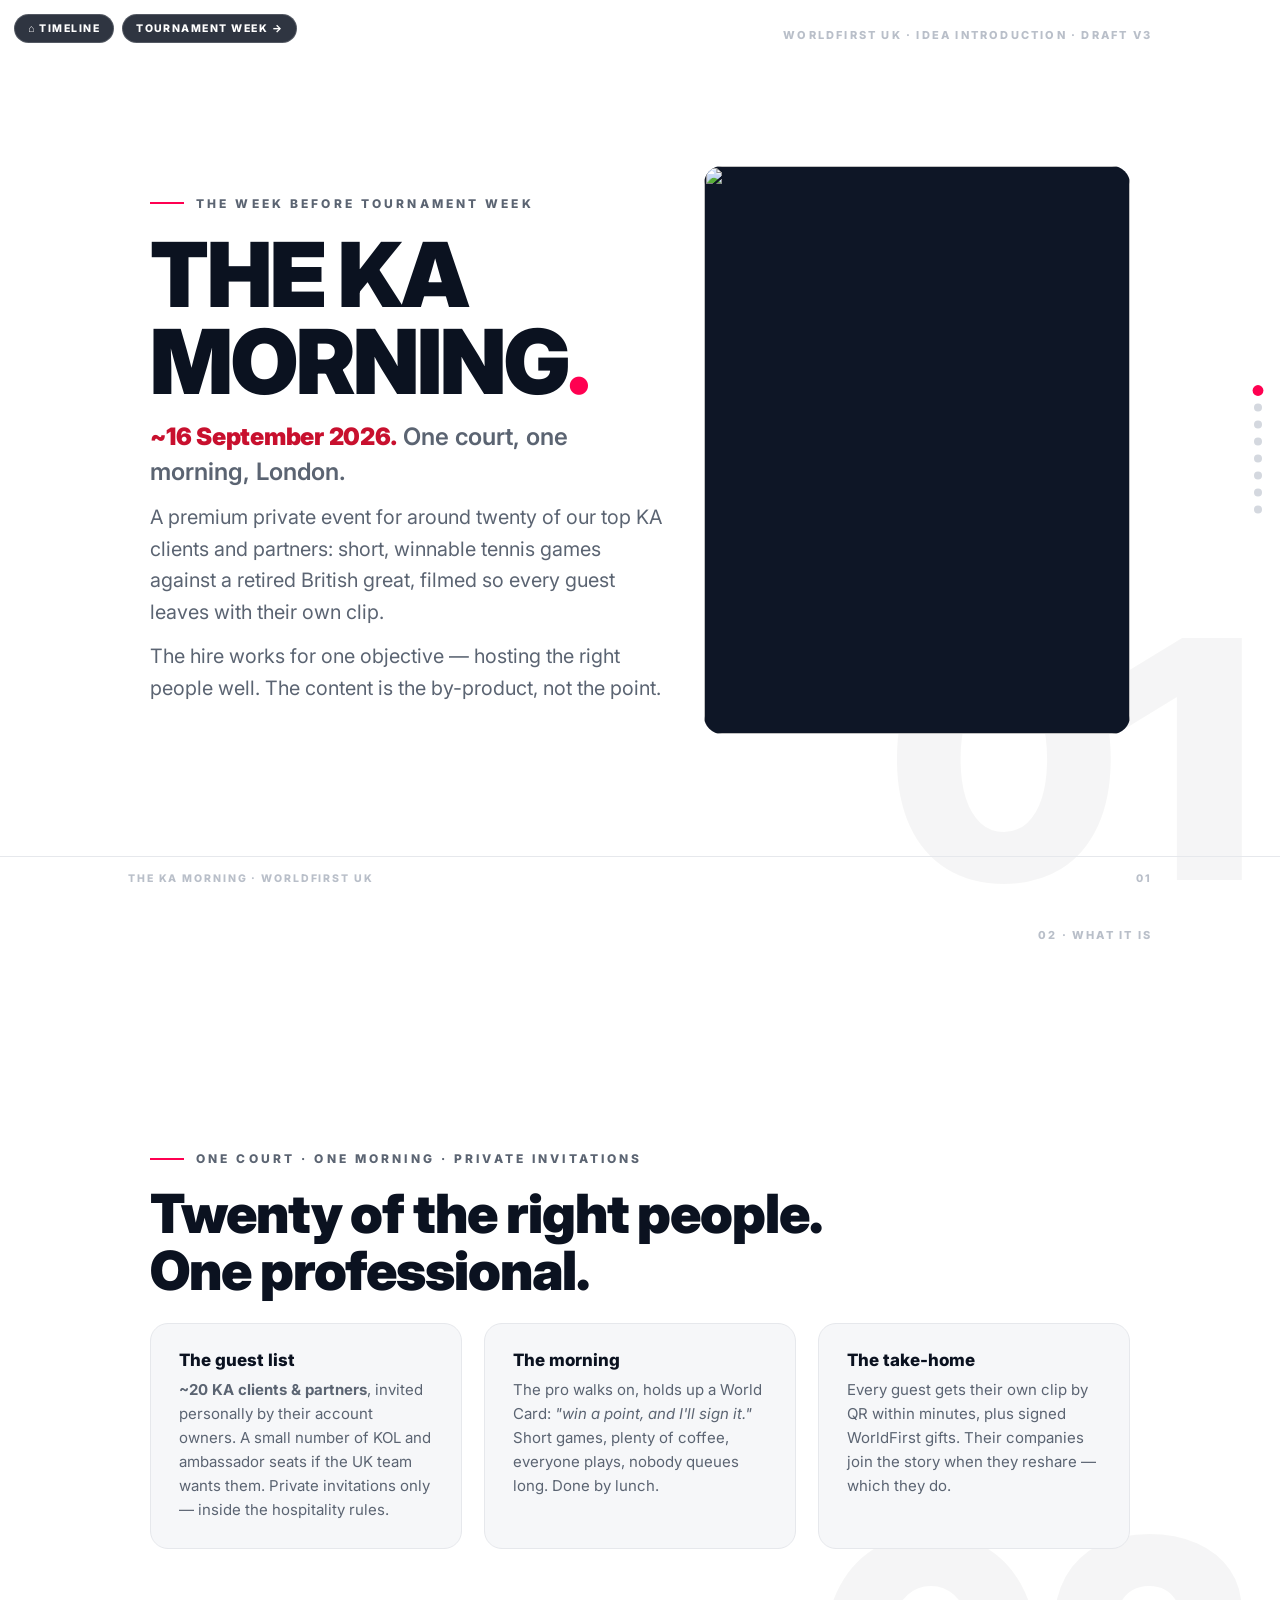
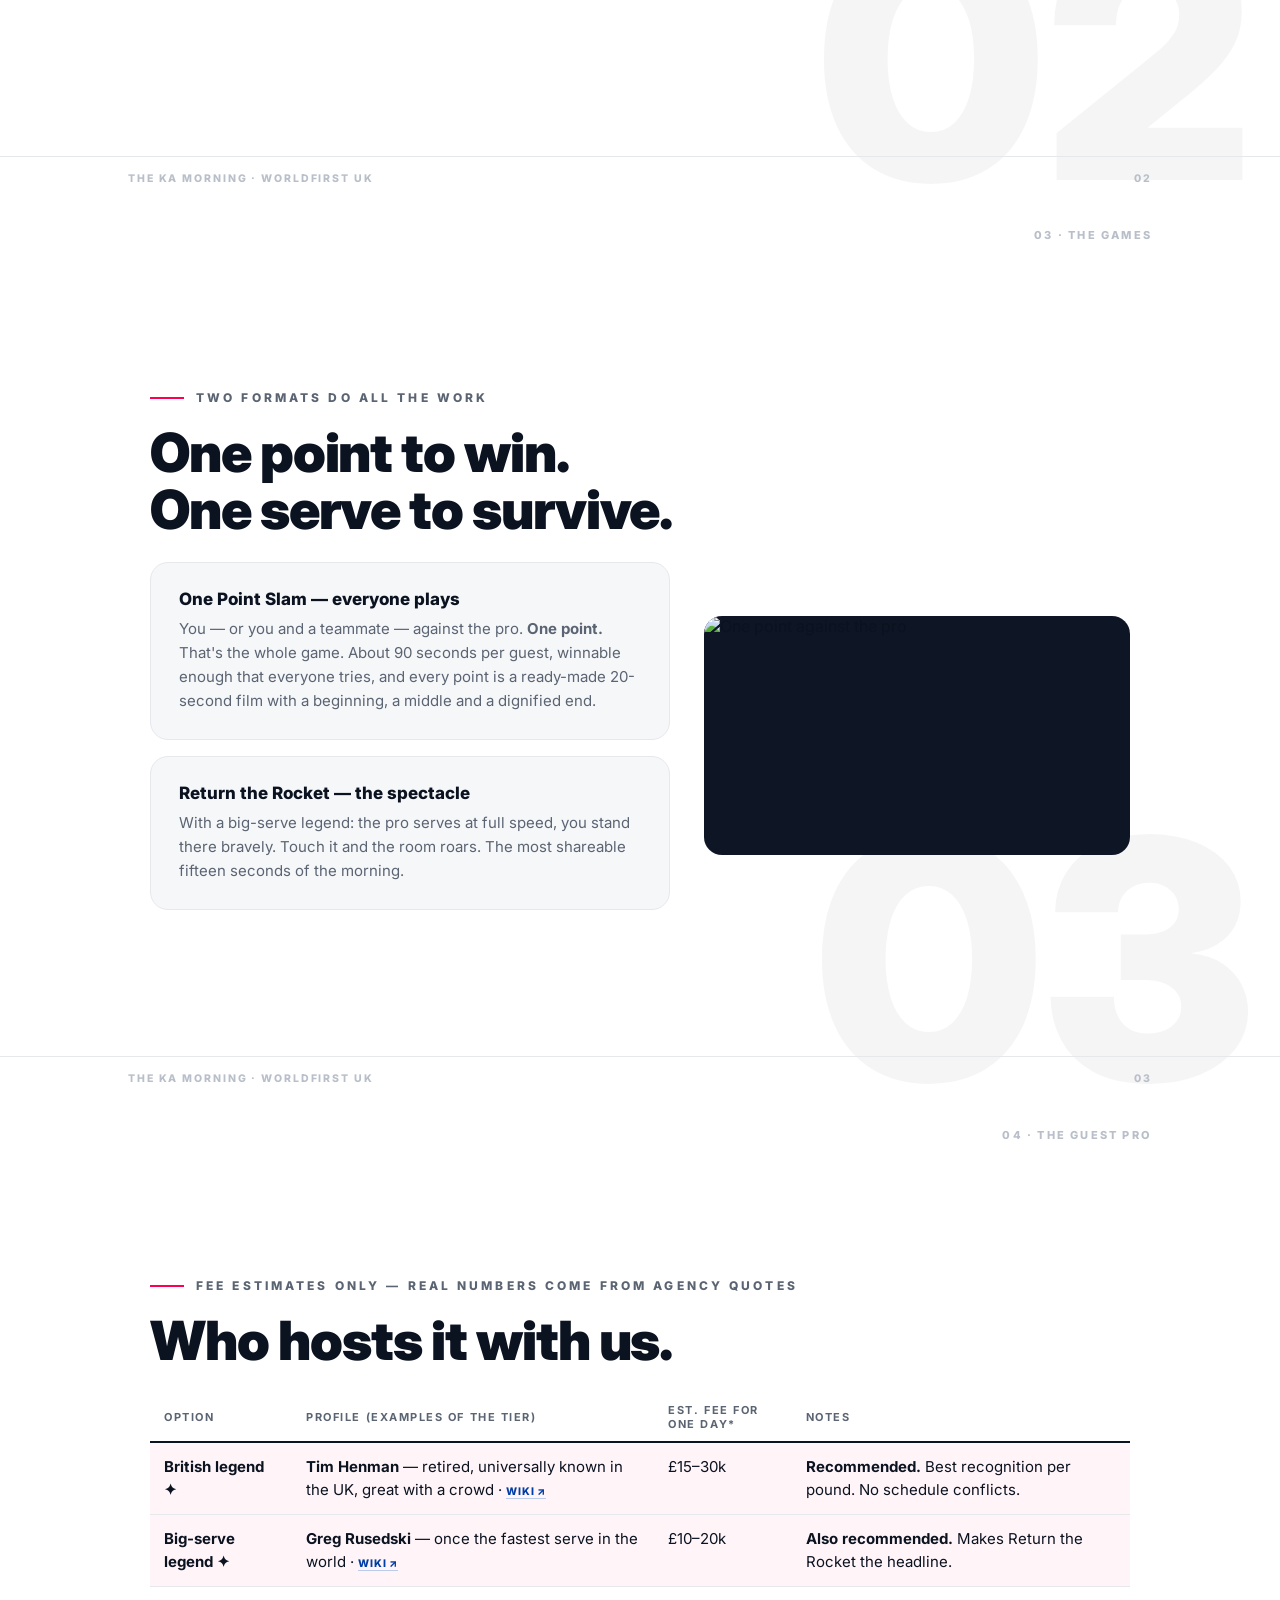
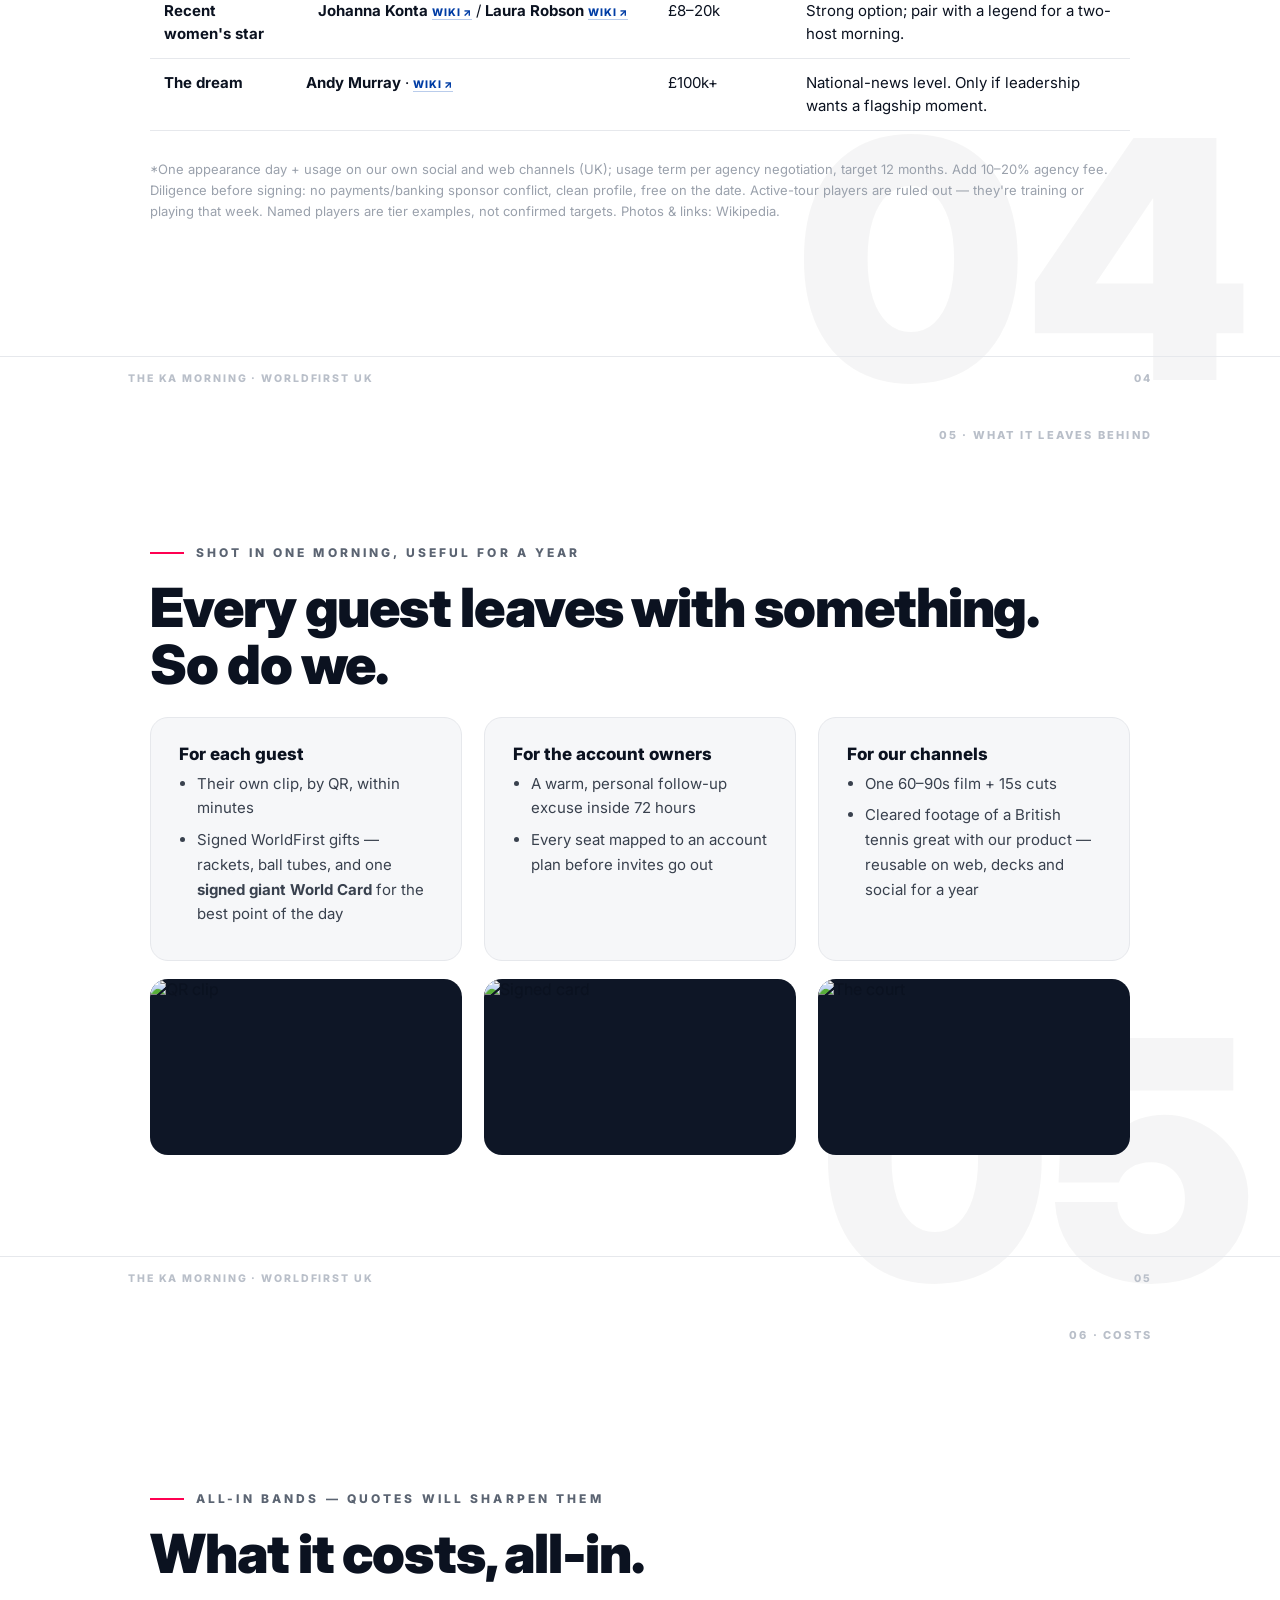
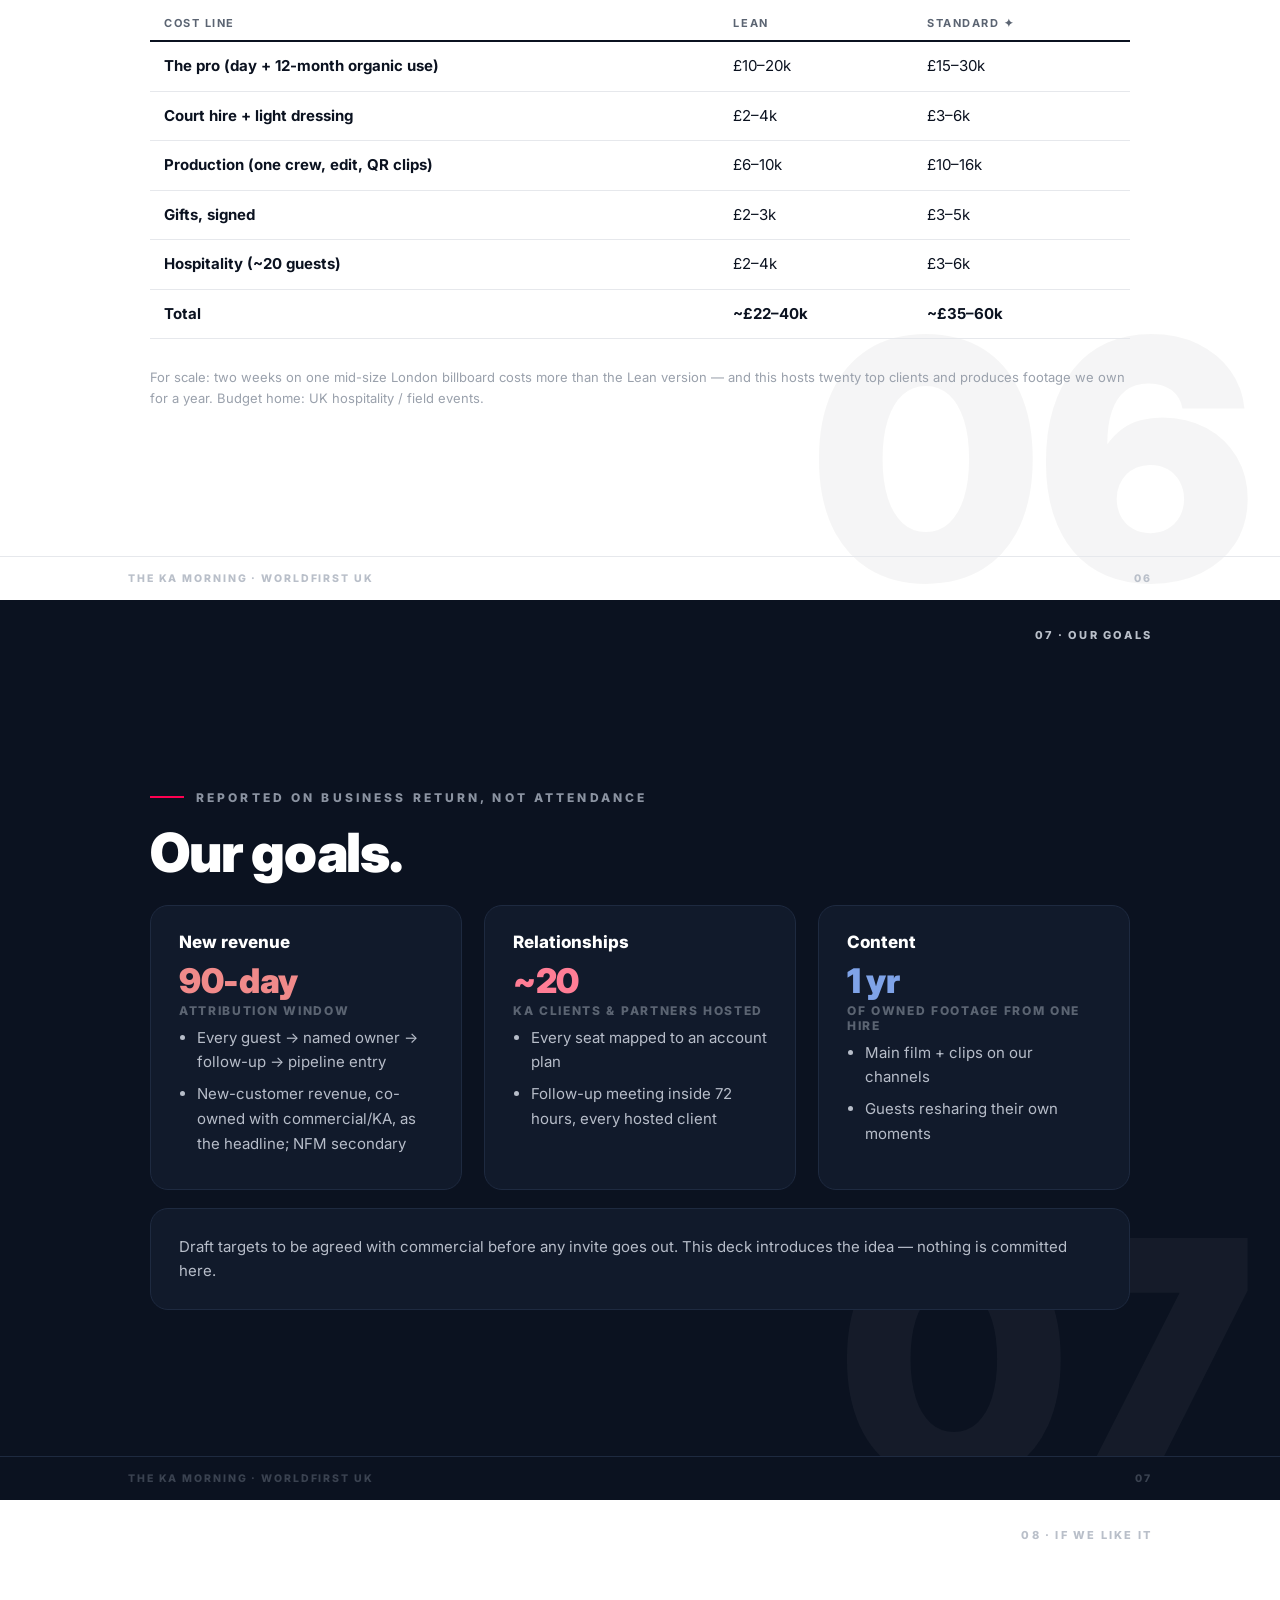
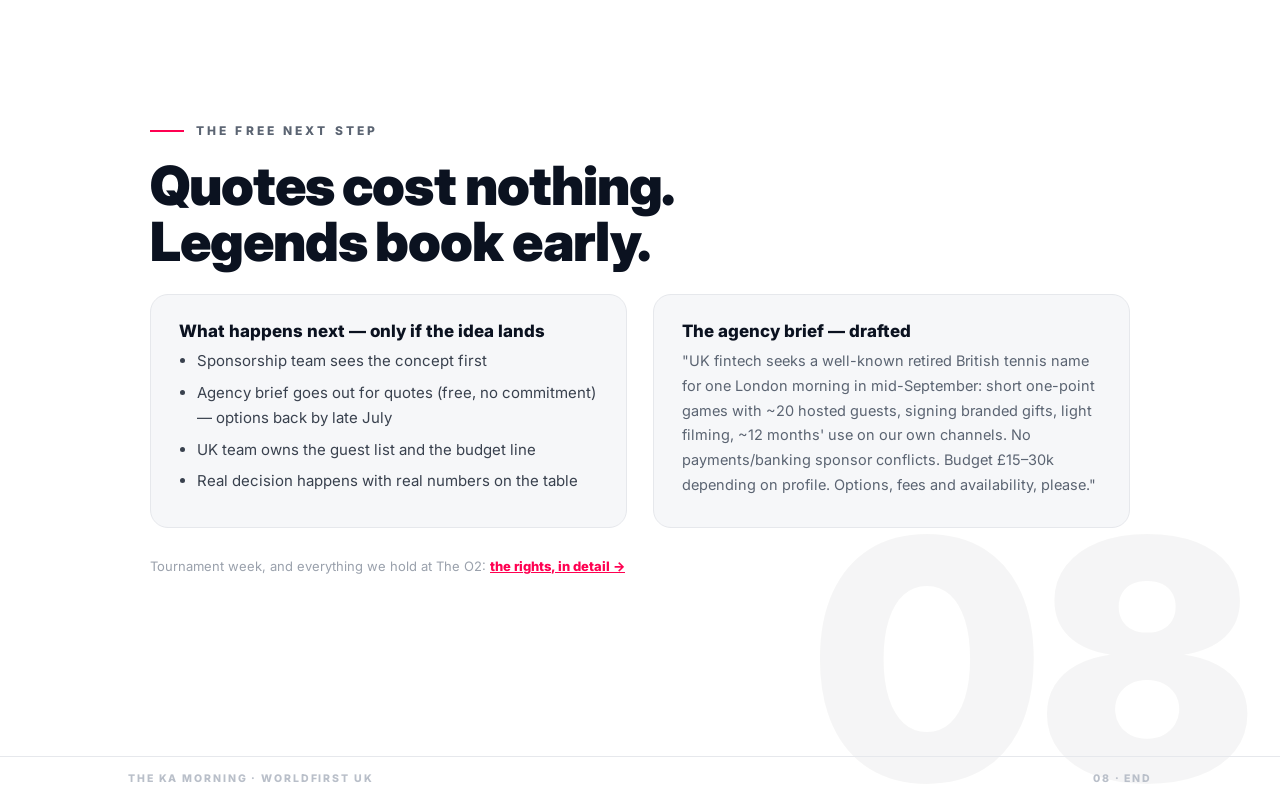
==== part1.html @ b0f7e158 "v3 — timeline home, KA Morning reframe, density fixes, cuts per review Co-Authored-By: Claude Opus 4" ====
<!DOCTYPE html>
<html lang="en">
<head>
<meta charset="UTF-8">
<meta name="viewport" content="width=device-width, initial-scale=1.0">
<meta name="robots" content="noindex, nofollow">
<title>The KA Morning · WorldFirst UK</title>
<link rel="preconnect" href="https://fonts.googleapis.com">
<link href="https://fonts.googleapis.com/css2?family=Inter:wght@400;500;600;800;900&display=swap" rel="stylesheet">
<link rel="stylesheet" href="styles.css">
</head>
<body>
<div class="bar" id="bar"></div>
<nav class="dots" id="dots"></nav>
<nav class="sitenav"><a href="index.html">⌂ Timeline</a><a href="part2.html">Tournament week →</a></nav>

<!-- 01 COVER -->
<section class="slide" id="s1">
  <div class="num">WORLDFIRST UK · IDEA INTRODUCTION · DRAFT V3</div>
  <div class="ghost">01</div>
  <div class="wrap">
    <div class="hero2">
      <div>
        <div class="kicker">The week before tournament week</div>
        <h1>THE KA<br>MORNING<span style="color:var(--wf)">.</span></h1>
        <p class="dateline red"><b>~16 September 2026.</b> One court, one morning, London.</p>
        <p class="lead" style="margin-top:12px">A premium private event for around twenty of our top KA clients and partners: short, winnable tennis games against a retired British great, filmed so every guest leaves with their own clip.</p>
        <p class="lead" style="margin-top:12px">The hire works for one objective — hosting the right people well. The content is the by-product, not the point.</p>
      </div>
      <figure class="pic r34"><img src="img/v01.jpg" alt="" loading="lazy"></figure>
    </div>
  </div>
  <div class="strip"><span>The KA Morning · WorldFirst UK</span><span>01</span></div>
</section>

<!-- 02 THE SHAPE -->
<section class="slide" id="s2">
  <div class="num">02 · WHAT IT IS</div>
  <div class="ghost">02</div>
  <div class="wrap">
    <div class="kicker">One court · one morning · private invitations</div>
    <h2>Twenty of the right people.<br>One professional.</h2>
    <div class="grid3">
      <div class="card">
        <h3>The guest list</h3>
        <p><b>~20 KA clients &amp; partners</b>, invited personally by their account owners. A small number of KOL and ambassador seats if the UK team wants them. Private invitations only — inside the hospitality rules.</p>
      </div>
      <div class="card">
        <h3>The morning</h3>
        <p>The pro walks on, holds up a World Card: <i>"win a point, and I'll sign it."</i> Short games, plenty of coffee, everyone plays, nobody queues long. Done by lunch.</p>
      </div>
      <div class="card">
        <h3>The take-home</h3>
        <p>Every guest gets their own clip by QR within minutes, plus signed WorldFirst gifts. Their companies join the story when they reshare — which they do.</p>
      </div>
    </div>
  </div>
  <div class="strip"><span>The KA Morning · WorldFirst UK</span><span>02</span></div>
</section>

<!-- 03 THE GAMES -->
<section class="slide" id="s3">
  <div class="num">03 · THE GAMES</div>
  <div class="ghost">03</div>
  <div class="wrap">
    <div class="kicker">Two formats do all the work</div>
    <h2>One point to win.<br>One serve to survive.</h2>
    <div class="hero2">
      <div>
        <div class="card" style="margin-bottom:16px">
          <h3>One Point Slam — everyone plays</h3>
          <p>You — or you and a teammate — against the pro. <b>One point.</b> That's the whole game. About 90 seconds per guest, winnable enough that everyone tries, and every point is a ready-made 20-second film with a beginning, a middle and a dignified end.</p>
        </div>
        <div class="card">
          <h3>Return the Rocket — the spectacle</h3>
          <p>With a big-serve legend: the pro serves at full speed, you stand there bravely. Touch it and the room roars. The most shareable fifteen seconds of the morning.</p>
        </div>
      </div>
      <figure class="pic r169"><img src="img/v06.jpg" alt="One point against the pro" loading="lazy"></figure>
    </div>
  </div>
  <div class="strip"><span>The KA Morning · WorldFirst UK</span><span>03</span></div>
</section>

<!-- 04 THE GUEST PRO -->
<section class="slide" id="s4">
  <div class="num">04 · THE GUEST PRO</div>
  <div class="ghost">04</div>
  <div class="wrap">
    <div class="kicker">Fee estimates only — real numbers come from agency quotes</div>
    <h2>Who hosts it with us.</h2>
    <table class="tbl">
      <tr><th>Option</th><th>Profile (examples of the tier)</th><th>Est. fee for one day*</th><th>Notes</th></tr>
      <tr class="rec"><td>British legend ✦</td><td><div class="tcell"><img class="face" src="https://upload.wikimedia.org/wikipedia/commons/thumb/9/90/Tim_Henman_2006_Australian_Open.JPG/330px-Tim_Henman_2006_Australian_Open.JPG" alt="Tim Henman" onerror="this.style.display='none'"><span><b>Tim Henman</b> — retired, universally known in the UK, great with a crowd · <a class="wikilink" href="https://en.wikipedia.org/wiki/Tim_Henman" target="_blank" rel="noopener">WIKI ↗</a></span></div></td><td>£15–30k</td><td><b>Recommended.</b> Best recognition per pound. No schedule conflicts.</td></tr>
      <tr class="rec"><td>Big-serve legend ✦</td><td><div class="tcell"><img class="face" src="https://upload.wikimedia.org/wikipedia/commons/thumb/6/60/Greg_Rusedski_2014.jpg/330px-Greg_Rusedski_2014.jpg" alt="Greg Rusedski" onerror="this.style.display='none'"><span><b>Greg Rusedski</b> — once the fastest serve in the world · <a class="wikilink" href="https://en.wikipedia.org/wiki/Greg_Rusedski" target="_blank" rel="noopener">WIKI ↗</a></span></div></td><td>£10–20k</td><td><b>Also recommended.</b> Makes Return the Rocket the headline.</td></tr>
      <tr><td>Recent women's star</td><td><div class="tcell"><span class="faces"><img class="face" src="https://upload.wikimedia.org/wikipedia/commons/thumb/0/0a/Konta_RG19_%2829%29_%2848199186357%29.jpg/330px-Konta_RG19_%2829%29_%2848199186357%29.jpg" alt="Johanna Konta" onerror="this.style.display='none'"><img class="face" src="https://upload.wikimedia.org/wikipedia/commons/thumb/7/71/Robson_WM17_%285%29_%2835793473560%29.jpg/330px-Robson_WM17_%285%29_%2835793473560%29.jpg" alt="Laura Robson" onerror="this.style.display='none'"></span><span><b>Johanna Konta</b> <a class="wikilink" href="https://en.wikipedia.org/wiki/Johanna_Konta" target="_blank" rel="noopener">WIKI ↗</a> / <b>Laura Robson</b> <a class="wikilink" href="https://en.wikipedia.org/wiki/Laura_Robson" target="_blank" rel="noopener">WIKI ↗</a></span></div></td><td>£8–20k</td><td>Strong option; pair with a legend for a two-host morning.</td></tr>
      <tr><td>The dream</td><td><div class="tcell"><img class="face" src="https://upload.wikimedia.org/wikipedia/commons/thumb/b/bf/2015_Australian_Open_-_Andy_Murray_12_%28cropped%29.jpg/330px-2015_Australian_Open_-_Andy_Murray_12_%28cropped%29.jpg" alt="Andy Murray" onerror="this.style.display='none'"><span><b>Andy Murray</b> · <a class="wikilink" href="https://en.wikipedia.org/wiki/Andy_Murray" target="_blank" rel="noopener">WIKI ↗</a></span></div></td><td>£100k+</td><td>National-news level. Only if leadership wants a flagship moment.</td></tr>
    </table>
    <p class="foot">*One appearance day + usage on our own social and web channels (UK); usage term per agency negotiation, target 12 months. Add 10–20% agency fee. Diligence before signing: no payments/banking sponsor conflict, clean profile, free on the date. Active-tour players are ruled out — they're training or playing that week. Named players are tier examples, not confirmed targets. Photos &amp; links: Wikipedia.</p>
  </div>
  <div class="strip"><span>The KA Morning · WorldFirst UK</span><span>04</span></div>
</section>

<!-- 05 THE CONTENT -->
<section class="slide" id="s5">
  <div class="num">05 · WHAT IT LEAVES BEHIND</div>
  <div class="ghost">05</div>
  <div class="wrap">
    <div class="kicker">Shot in one morning, useful for a year</div>
    <h2>Every guest leaves with something.<br>So do we.</h2>
    <div class="grid3">
      <div class="card">
        <h3>For each guest</h3>
        <ul>
          <li>Their own clip, by QR, within minutes</li>
          <li>Signed WorldFirst gifts — rackets, ball tubes, and one <b>signed giant World Card</b> for the best point of the day</li>
        </ul>
      </div>
      <div class="card">
        <h3>For the account owners</h3>
        <ul>
          <li>A warm, personal follow-up excuse inside 72 hours</li>
          <li>Every seat mapped to an account plan before invites go out</li>
        </ul>
      </div>
      <div class="card">
        <h3>For our channels</h3>
        <ul>
          <li>One 60–90s film + 15s cuts</li>
          <li>Cleared footage of a British tennis great with our product — reusable on web, decks and social for a year</li>
        </ul>
      </div>
    </div>
    <div class="grid3" style="margin-top:18px">
      <figure class="pic r169"><img src="img/v08.jpg" alt="QR clip" loading="lazy"></figure>
      <figure class="pic r169"><img src="img/v14.jpg" alt="Signed card" loading="lazy"></figure>
      <figure class="pic r169"><img src="img/v09.jpg" alt="The court" loading="lazy"></figure>
    </div>
  </div>
  <div class="strip"><span>The KA Morning · WorldFirst UK</span><span>05</span></div>
</section>

<!-- 06 COSTS -->
<section class="slide" id="s6">
  <div class="num">06 · COSTS</div>
  <div class="ghost">06</div>
  <div class="wrap">
    <div class="kicker">All-in bands — quotes will sharpen them</div>
    <h2>What it costs, all-in.</h2>
    <table class="tbl">
      <tr><th>Cost line</th><th>Lean</th><th>Standard ✦</th></tr>
      <tr><td>The pro (day + 12-month organic use)</td><td>£10–20k</td><td>£15–30k</td></tr>
      <tr><td>Court hire + light dressing</td><td>£2–4k</td><td>£3–6k</td></tr>
      <tr><td>Production (one crew, edit, QR clips)</td><td>£6–10k</td><td>£10–16k</td></tr>
      <tr><td>Gifts, signed</td><td>£2–3k</td><td>£3–5k</td></tr>
      <tr><td>Hospitality (~20 guests)</td><td>£2–4k</td><td>£3–6k</td></tr>
      <tr><td><b>Total</b></td><td><b>~£22–40k</b></td><td><b>~£35–60k</b></td></tr>
    </table>
    <p class="foot">For scale: two weeks on one mid-size London billboard costs more than the Lean version — and this hosts twenty top clients and produces footage we own for a year. Budget home: UK hospitality / field events.</p>
  </div>
  <div class="strip"><span>The KA Morning · WorldFirst UK</span><span>06</span></div>
</section>

<!-- 07 GOALS -->
<section class="slide dark" id="s7">
  <div class="num">07 · OUR GOALS</div>
  <div class="ghost">07</div>
  <div class="wrap">
    <div class="kicker">Reported on business return, not attendance</div>
    <h2 style="color:#fff">Our goals.</h2>
    <div class="grid3">
      <div class="card goal">
        <h3>New revenue</h3>
        <div class="big" style="color:#F08A8A">90-day</div>
        <div class="unit">attribution window</div>
        <ul>
          <li>Every guest → named owner → follow-up → pipeline entry</li>
          <li>New-customer revenue, co-owned with commercial/KA, as the headline; NFM secondary</li>
        </ul>
      </div>
      <div class="card goal">
        <h3>Relationships</h3>
        <div class="big" style="color:#FF7D95">~20</div>
        <div class="unit">KA clients &amp; partners hosted</div>
        <ul>
          <li>Every seat mapped to an account plan</li>
          <li>Follow-up meeting inside 72 hours, every hosted client</li>
        </ul>
      </div>
      <div class="card goal">
        <h3>Content</h3>
        <div class="big" style="color:#7FA3E8">1 yr</div>
        <div class="unit">of owned footage from one hire</div>
        <ul>
          <li>Main film + clips on our channels</li>
          <li>Guests resharing their own moments</li>
        </ul>
      </div>
    </div>
    <div class="card" style="margin-top:18px">
      <p>Draft targets to be agreed with commercial before any invite goes out. This deck introduces the idea — nothing is committed here.</p>
    </div>
  </div>
  <div class="strip"><span>The KA Morning · WorldFirst UK</span><span>07</span></div>
</section>

<!-- 08 IF WE LIKE IT -->
<section class="slide" id="s8">
  <div class="num">08 · IF WE LIKE IT</div>
  <div class="ghost">08</div>
  <div class="wrap">
    <div class="kicker">The free next step</div>
    <h2>Quotes cost nothing.<br>Legends book early.</h2>
    <div class="grid2">
      <div class="card">
        <h3>What happens next — only if the idea lands</h3>
        <ul>
          <li>Sponsorship team sees the concept first</li>
          <li>Agency brief goes out for quotes (free, no commitment) — options back by late July</li>
          <li>UK team owns the guest list and the budget line</li>
          <li>Real decision happens with real numbers on the table</li>
        </ul>
      </div>
      <div class="card">
        <h3>The agency brief — drafted</h3>
        <p style="font-size:14.5px;line-height:1.7">"UK fintech seeks a well-known retired British tennis name for one London morning in mid-September: short one-point games with ~20 hosted guests, signing branded gifts, light filming, ~12 months' use on our own channels. No payments/banking sponsor conflicts. Budget £15–30k depending on profile. Options, fees and availability, please."</p>
      </div>
    </div>
    <p class="foot">Tournament week, and everything we hold at The O2: <a href="part2.html" style="color:var(--wf);font-weight:800">the rights, in detail →</a></p>
  </div>
  <div class="strip"><span>The KA Morning · WorldFirst UK</span><span>08 · END</span></div>
</section>

<script>
const slides=[...document.querySelectorAll('.slide')];
const dots=document.getElementById('dots');
slides.forEach((s,i)=>{const a=document.createElement('a');a.href='#'+s.id;dots.appendChild(a);});
const das=[...dots.children];
function sync(){
  const y=window.scrollY+innerHeight/2;
  let idx=0;
  slides.forEach((s,i)=>{if(s.offsetTop<=y)idx=i;});
  das.forEach((d,i)=>d.classList.toggle('on',i===idx));
  const max=document.body.scrollHeight-innerHeight;
  document.getElementById('bar').style.width=(max?window.scrollY/max*100:0)+'%';
}
addEventListener('scroll',sync,{passive:true});sync();
addEventListener('keydown',e=>{
  if(['ArrowDown','PageDown',' '].includes(e.key)){e.preventDefault();nav(1);}
  if(['ArrowUp','PageUp'].includes(e.key)){e.preventDefault();nav(-1);}
});
function nav(dir){
  const y=window.scrollY+innerHeight/2;
  let idx=0;slides.forEach((s,i)=>{if(s.offsetTop<=y)idx=i;});
  const t=slides[Math.min(slides.length-1,Math.max(0,idx+dir))];
  t.scrollIntoView({behavior:'smooth'});
}
</script>
</body>
</html>
---- styles.css ----
:root{
  --ink:#0B1220; --grey:#5B6472; --line:#E6E8EC; --paper:#FFFFFF; --soft:#F6F7F9;
  --europe:#003DA5; --world:#C8102E; --wf:#FF0051;
}
*{margin:0;padding:0;box-sizing:border-box}
html{scroll-snap-type:y mandatory;scroll-behavior:smooth}
body{font-family:'Inter',-apple-system,'Segoe UI',sans-serif;color:var(--ink);background:var(--paper)}
.slide{min-height:100vh;scroll-snap-align:start;display:flex;align-items:center;position:relative;overflow:hidden;padding:72px 7vw}
.wrap{max-width:1120px;margin:0 auto;width:100%;position:relative;z-index:2}
.ghost{position:absolute;right:2vw;bottom:-2vw;font-size:26vw;font-weight:900;color:rgba(11,18,32,.04);line-height:1;z-index:1;user-select:none}
.dark .ghost{color:rgba(255,255,255,.04)}
.kicker{font-size:12px;font-weight:800;letter-spacing:.26em;text-transform:uppercase;color:var(--grey);margin-bottom:20px;display:flex;align-items:center;gap:12px}
.kicker::before{content:"";width:34px;height:2px;background:var(--wf)}
h1{font-size:clamp(44px,7vw,96px);line-height:.98;font-weight:900;letter-spacing:-.025em}
h2{font-size:clamp(30px,4.4vw,54px);line-height:1.04;font-weight:900;letter-spacing:-.02em;margin-bottom:24px}
h3{font-size:17px;font-weight:800;margin-bottom:8px}
p.lead{font-size:clamp(17px,1.55vw,20px);line-height:1.6;color:var(--grey);max-width:58ch}
.num{position:absolute;top:28px;right:7vw;font-size:11px;font-weight:800;letter-spacing:.2em;color:#B9BFC9;z-index:3}
.strip{position:absolute;left:0;right:0;bottom:0;height:44px;display:flex;align-items:center;justify-content:space-between;padding:0 7vw;font-size:10.5px;font-weight:800;letter-spacing:.18em;text-transform:uppercase;color:#B9BFC9;border-top:1px solid var(--line);z-index:3;background:inherit}
.dark .strip{border-top-color:#1E2A40;color:#3A4250}
.chip{display:inline-flex;align-items:center;font-size:10.5px;font-weight:800;letter-spacing:.14em;text-transform:uppercase;padding:5px 11px;border-radius:100px;white-space:nowrap;margin-bottom:12px}
.chip.pink{background:var(--wf);color:#fff}
.chip.blue{background:#E8EFFB;color:var(--europe)}
.chip.red{background:#FBEAEA;color:var(--world)}
.chip.grey{background:#EDF0F4;color:#39414E}
.chip.draft{background:#FFF3E8;color:#9A4B00}
.grid2{display:grid;grid-template-columns:1fr 1fr;gap:22px}
.grid3{display:grid;grid-template-columns:repeat(3,1fr);gap:18px}
.grid4{display:grid;grid-template-columns:repeat(4,1fr);gap:16px}
.card{background:var(--soft);border:1px solid var(--line);border-radius:18px;padding:24px 26px}
.card p{font-size:15px;line-height:1.6;color:var(--grey)}
.card ul{margin:8px 0 0 18px}
.card li{font-size:15px;line-height:1.65;color:#39414E;margin-bottom:7px}
.dark{background:var(--ink);color:#fff}
.dark .kicker{color:#8B93A1}
.dark p.lead{color:#B7BDC9}
.dark .card{background:#111A2B;border-color:#1E2A40}
.dark .card p,.dark .card li{color:#B7BDC9}
.dark h3{color:#fff}
.tbl{width:100%;border-collapse:collapse;margin-top:6px}
.tbl th{font-size:11px;letter-spacing:.14em;text-transform:uppercase;color:var(--grey);text-align:left;padding:10px 14px;border-bottom:2px solid var(--ink)}
.tbl td{font-size:15px;line-height:1.5;padding:13px 14px;border-bottom:1px solid var(--line);vertical-align:top}
.tbl td:first-child{font-weight:700}
.rec{background:#FFF5F8}
.foot{margin-top:28px;font-size:13px;color:#9AA1AC;line-height:1.6}
.dots{position:fixed;right:18px;top:50%;transform:translateY(-50%);display:flex;flex-direction:column;gap:9px;z-index:50}
.dots a{width:8px;height:8px;border-radius:50%;background:#D4D8DF;transition:.2s}
.dots a.on{background:var(--wf);transform:scale(1.35)}
.bar{position:fixed;top:0;left:0;height:4px;background:linear-gradient(90deg,var(--europe),var(--wf),var(--world));width:0;z-index:60;transition:width .15s}
.trow{display:grid;grid-template-columns:180px 1fr;gap:18px;padding:15px 0;border-bottom:1px solid var(--line);align-items:baseline}
.trow .when{font-weight:900;font-size:16px}
.trow .what{font-size:15.5px;line-height:1.6;color:#39414E}
.trow .what b{color:var(--ink)}
.hot{color:var(--world);font-weight:800}
/* image drop-in slots */
.ph{position:relative;border:2px dashed #C9CFD8;border-radius:18px;background:repeating-linear-gradient(45deg,#FAFBFC,#FAFBFC 12px,#F3F5F8 12px,#F3F5F8 24px);display:flex;align-items:center;justify-content:center;overflow:hidden}
.ph .tag{position:absolute;top:12px;left:12px;background:var(--ink);color:#fff;font-size:10.5px;font-weight:800;letter-spacing:.14em;padding:4px 10px;border-radius:100px}
.ph .cap{font-size:12.5px;color:#8B93A1;text-align:center;padding:0 18px;line-height:1.5;max-width:34ch}
.dark .ph{border-color:#2A3650;background:repeating-linear-gradient(45deg,#0E1626,#0E1626 12px,#121B2E 12px,#121B2E 24px)}
.dark .ph .tag{background:var(--wf)}
.r169{aspect-ratio:16/9}
.r34{aspect-ratio:3/4}
.r45{aspect-ratio:4/5}
.hero2{display:grid;grid-template-columns:1.1fr .9fr;gap:34px;align-items:center}
.face{width:44px;height:44px;border-radius:50%;object-fit:cover;flex:0 0 44px;background:#E6E8EC}
.tcell{display:flex;align-items:center;gap:12px}
.faces{display:flex;gap:6px}
.wikilink{font-size:10.5px;font-weight:800;letter-spacing:.08em;color:var(--europe);text-decoration:none;border-bottom:1.5px solid #B9CCEB;white-space:nowrap}
.wikilink:hover{color:var(--wf);border-bottom-color:var(--wf)}
.dark .tbl th{color:#8B93A1;border-bottom-color:#fff}
.dark .tbl td{border-bottom-color:#1E2A40;color:#B7BDC9}
.dark .tbl td:first-child{color:#fff}
.goal .big{font-size:34px;font-weight:900;letter-spacing:-.01em;margin:6px 0 2px}
.goal .unit{font-size:12px;font-weight:800;letter-spacing:.14em;text-transform:uppercase;color:var(--grey)}
/* real images */
figure.pic{border-radius:18px;overflow:hidden;position:relative;background:#0E1626}
.pic img{width:100%;height:100%;object-fit:cover;display:block}
.pic .cap2{position:absolute;bottom:10px;left:10px;background:rgba(11,18,32,.82);color:#fff;font-size:10px;font-weight:800;letter-spacing:.12em;padding:4px 10px;border-radius:100px;text-transform:uppercase;z-index:2}
/* site nav on part pages */
.sitenav{position:fixed;top:14px;left:14px;z-index:80;display:flex;gap:8px}
.sitenav a{font-size:10.5px;font-weight:800;letter-spacing:.14em;text-transform:uppercase;padding:7px 13px;border-radius:100px;text-decoration:none;background:rgba(11,18,32,.85);color:#fff;border:1px solid rgba(255,255,255,.18)}
.sitenav a:hover{background:var(--wf)}
/* explicit dates — pure typography, no boxes */
.dateline{font-size:clamp(18px,1.9vw,24px);font-weight:600;line-height:1.45;color:var(--grey);margin:14px 0 4px;max-width:58ch}
.dateline b{font-weight:900;letter-spacing:-.01em}
.dateline.red b{color:var(--world)}
.dateline.blue b{color:var(--europe)}
.dark .dateline{color:#8B93A1}
.dark .dateline.red b{color:#FF8FA0}
.dark .dateline.blue b{color:#7FA3E8}
.gdate{font-size:clamp(16px,1.6vw,21px);font-weight:900;letter-spacing:.1em;text-transform:uppercase;color:#fff;margin-bottom:16px;line-height:1.3}
.gdate span{display:block;font-size:.66em;letter-spacing:.24em;font-weight:800;margin-top:6px}
.p1 .gdate span{color:#FF8FA0}
.p2 .gdate span{color:#7FA3E8}
/* split gate landing */
.gate{display:flex;min-height:100vh;background:var(--ink)}
.gate a.half{flex:1;display:flex;align-items:center;justify-content:center;text-decoration:none;position:relative;overflow:hidden;transition:flex .45s cubic-bezier(.22,.61,.36,1)}
.gate a.half:hover{flex:1.35}
.half .inner{text-align:center;padding:48px 32px;position:relative;z-index:2}
.half .pnum{font-size:12px;font-weight:800;letter-spacing:.3em;color:#8B93A1;margin-bottom:16px;text-transform:uppercase}
.half h2{color:#fff;font-size:clamp(34px,4.6vw,64px);margin-bottom:16px}
.half p{color:#B7BDC9;font-size:15.5px;line-height:1.6;max-width:36ch;margin:0 auto 26px}
.half .enter{display:inline-block;font-size:12px;font-weight:800;letter-spacing:.22em;text-transform:uppercase;color:#fff;border:2px solid rgba(255,255,255,.35);padding:12px 24px;border-radius:100px;transition:.25s}
.half:hover .enter{background:#fff;color:var(--ink);border-color:#fff}
.half::before{content:"";position:absolute;inset:0;opacity:.55;transition:.45s}
.half.p1::before{background:radial-gradient(120% 90% at 35% 115%,rgba(200,16,46,.6),transparent 62%)}
.half.p2::before{background:radial-gradient(120% 90% at 65% 115%,rgba(0,61,165,.65),transparent 62%)}
.half:hover::before{opacity:.95}
.gate .mid{width:1px;background:rgba(255,255,255,.14)}
.gatehead{position:fixed;top:0;left:0;right:0;z-index:5;display:flex;justify-content:center;padding:26px;pointer-events:none}
.gatehead span{font-size:11px;font-weight:800;letter-spacing:.26em;text-transform:uppercase;color:#8B93A1}
@media(max-width:900px){
  .grid2,.grid3,.grid4,.hero2{grid-template-columns:1fr}
  .slide{padding:56px 6vw 72px}
  .dots{display:none}
  .trow{grid-template-columns:1fr;gap:4px}
  .tbl{font-size:13px}.tbl td,.tbl th{padding:8px}
  .ghost{display:none}
  .gate{flex-direction:column}
  .gate .mid{width:auto;height:1px}
}

/* ── v3 design fixes: breathing room + density ───────────────── */
.slide{padding:76px 10vw}
.wrap{max-width:980px}
.card{padding:26px 28px}
.grid2{gap:26px}.grid3{gap:22px}
p.lead{max-width:54ch}
.num{right:10vw}
.strip{padding:0 10vw}
/* placeholder fix: tag no longer overlaps caption text */
.ph{min-height:180px;padding:52px 20px 24px}
.ph .cap{margin-top:8px}
/* timeline home */
.tl-hero{padding:96px 10vw 30px;max-width:1080px;margin:0 auto}
.tl-kicker{font-size:12px;font-weight:800;letter-spacing:.26em;text-transform:uppercase;color:var(--grey);margin-bottom:18px;display:flex;align-items:center;gap:12px}
.tl-kicker::before{content:"";width:34px;height:2px;background:var(--wf)}
.tl-hero h1{font-size:clamp(38px,5.6vw,72px);margin-bottom:16px}
.tl-hero p{font-size:clamp(16px,1.5vw,19px);line-height:1.65;color:var(--grey);max-width:60ch}
.tl-band{max-width:1080px;margin:34px auto 0;padding:0 10vw}
.tl-line{position:relative;height:2px;background:var(--line);margin:56px 0 0}
.tl-line .seg1{position:absolute;left:0;width:38%;top:0;height:2px;background:var(--world)}
.tl-line .seg2{position:absolute;right:0;width:56%;top:0;height:2px;background:var(--europe)}
.tl-phases{display:grid;grid-template-columns:38fr 56fr;gap:6%;max-width:1080px;margin:0 auto;padding:26px 10vw 90px}
.phase h2{font-size:clamp(22px,2.6vw,30px);margin:0 0 4px}
.phase .ph-date{font-size:12.5px;font-weight:800;letter-spacing:.16em;text-transform:uppercase;margin-bottom:20px}
.phase.red .ph-date{color:var(--world)}
.phase.blue .ph-date{color:var(--europe)}
.day{display:grid;grid-template-columns:92px 1fr;gap:16px;padding:15px 0;border-bottom:1px solid var(--line);align-items:baseline}
.day .d{font-weight:900;font-size:14px;letter-spacing:.02em}
.day .w{font-size:14.5px;line-height:1.55;color:#39414E}
.day .w b{color:var(--ink)}
.day .w .why{display:block;font-size:12.5px;color:#9AA1AC;margin-top:2px}
.tl-cta{display:inline-block;margin-top:22px;font-size:12px;font-weight:800;letter-spacing:.18em;text-transform:uppercase;color:#fff;background:var(--ink);padding:13px 22px;border-radius:100px;text-decoration:none}
.tl-cta:hover{background:var(--wf)}
.phase.red .tl-cta{background:var(--world)}.phase.red .tl-cta:hover{background:var(--wf)}
.phase.blue .tl-cta{background:var(--europe)}.phase.blue .tl-cta:hover{background:var(--wf)}
@media(max-width:900px){.tl-phases{grid-template-columns:1fr;gap:44px}.tl-line{display:none}}
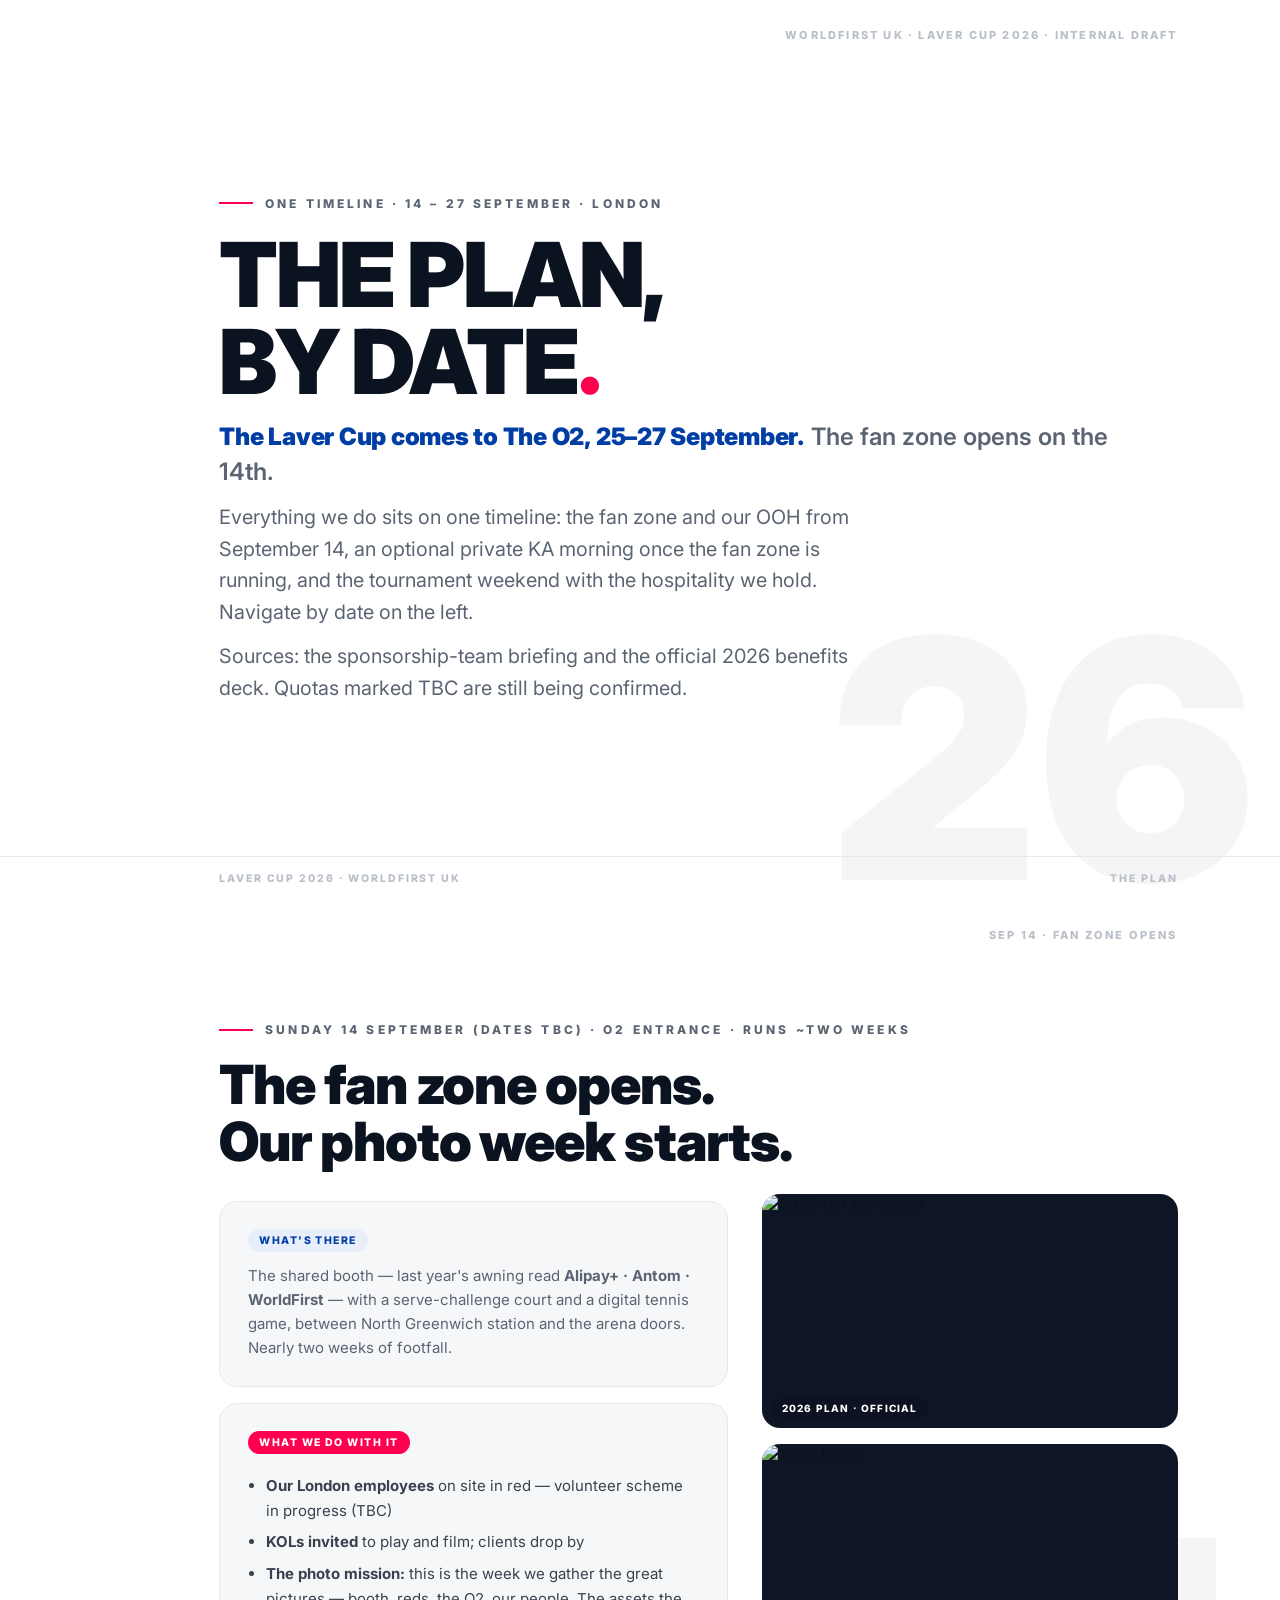
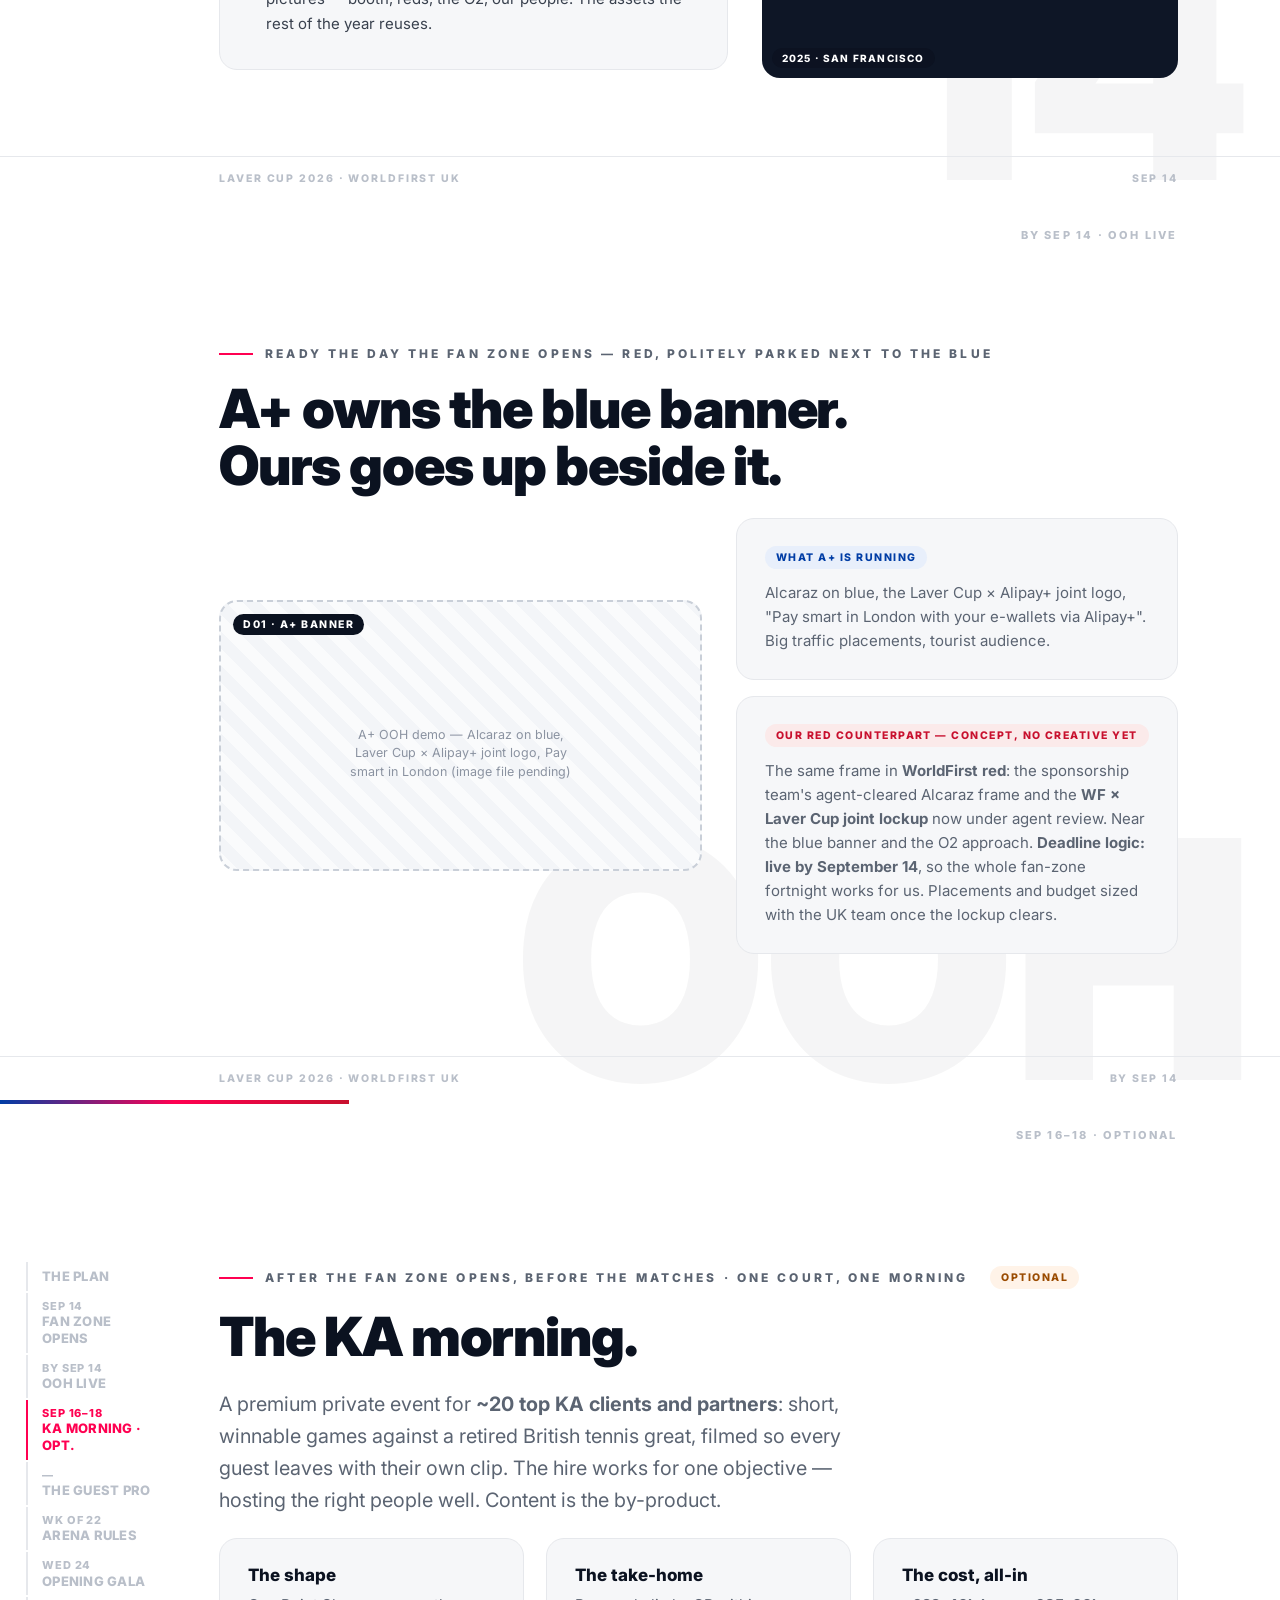
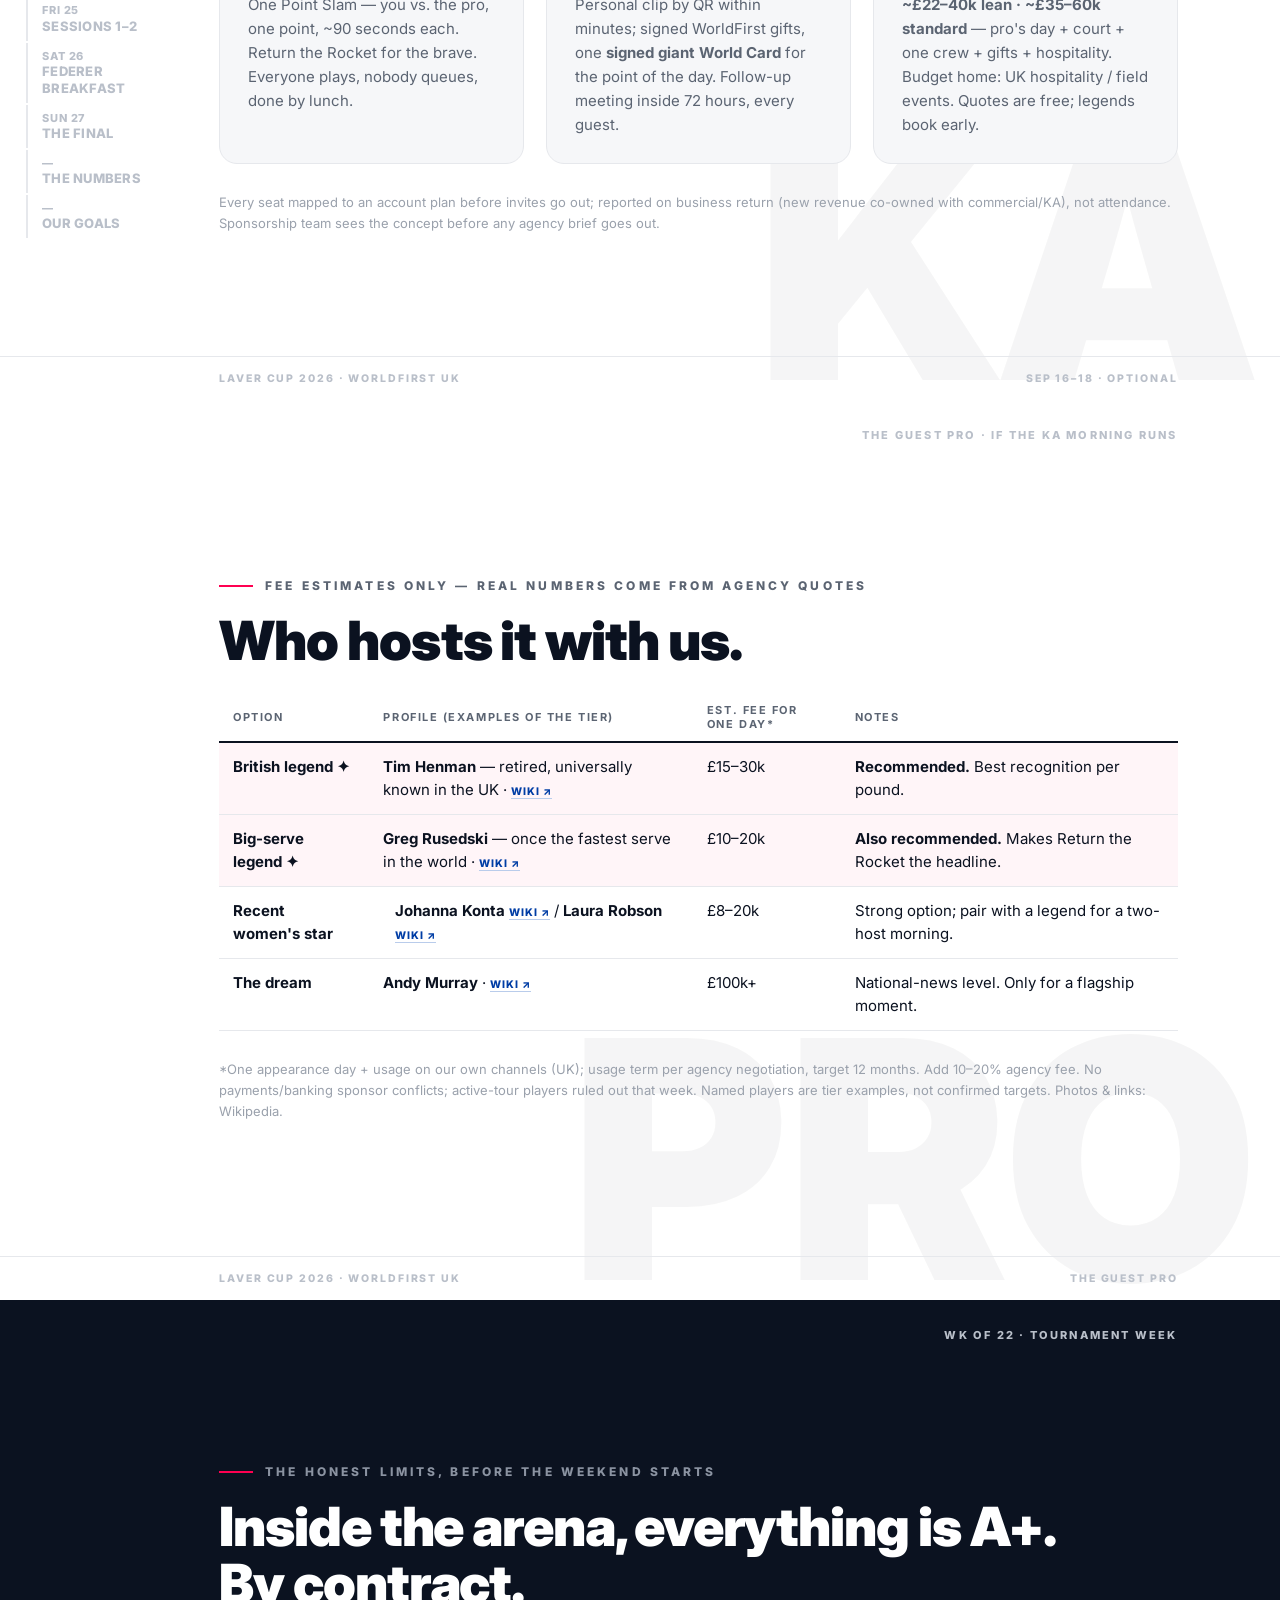
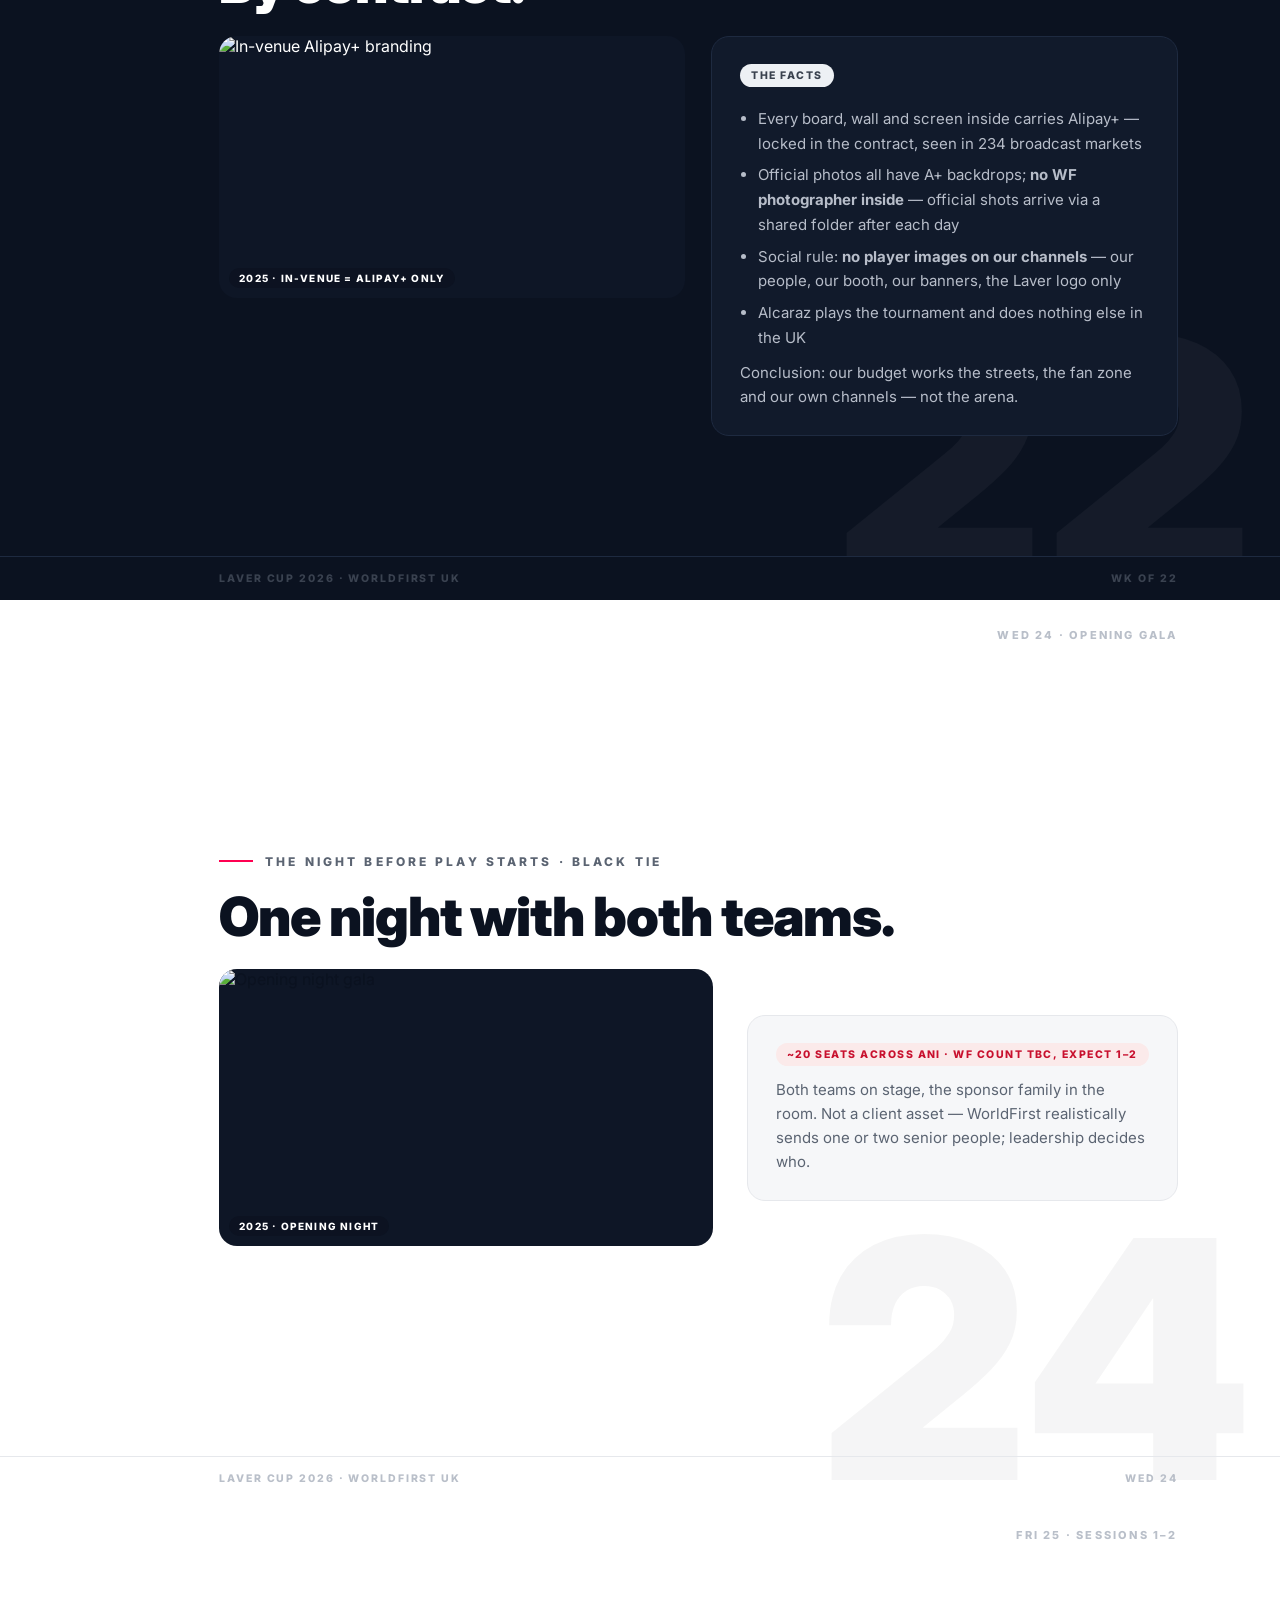
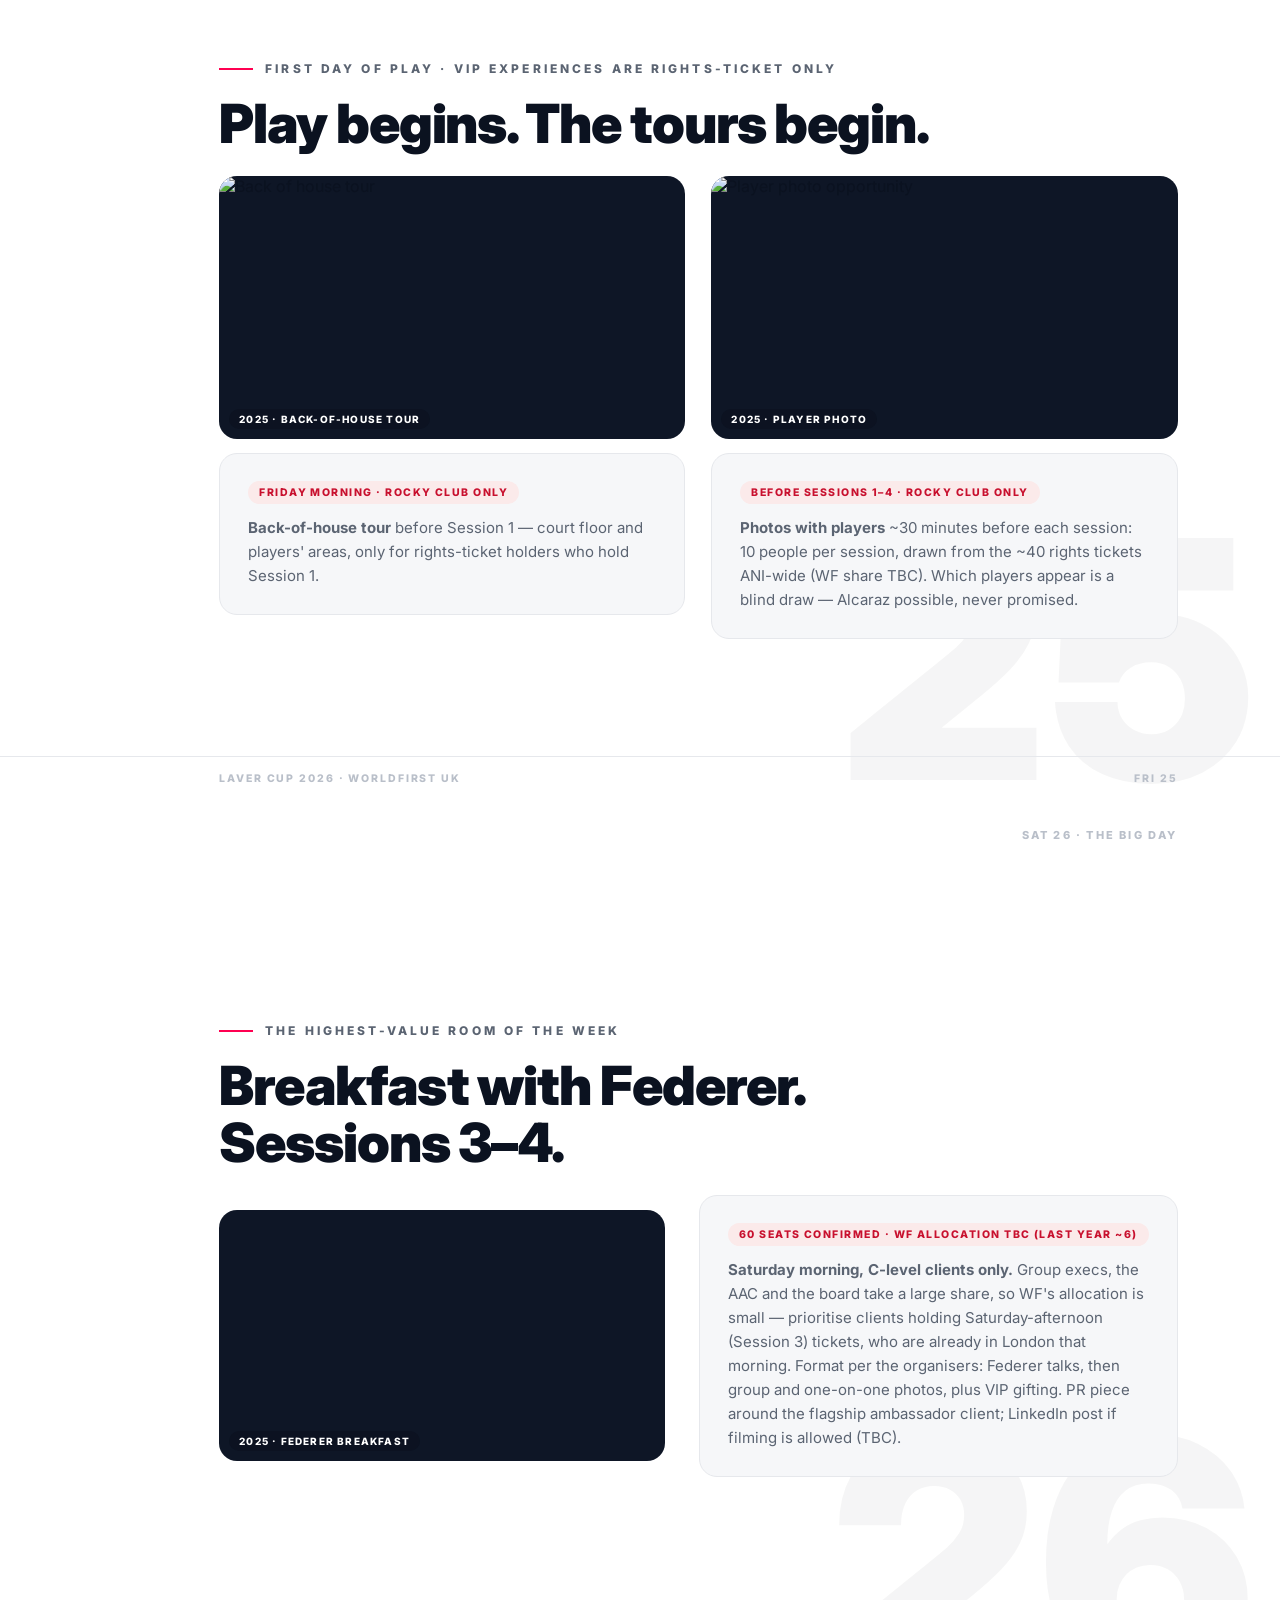
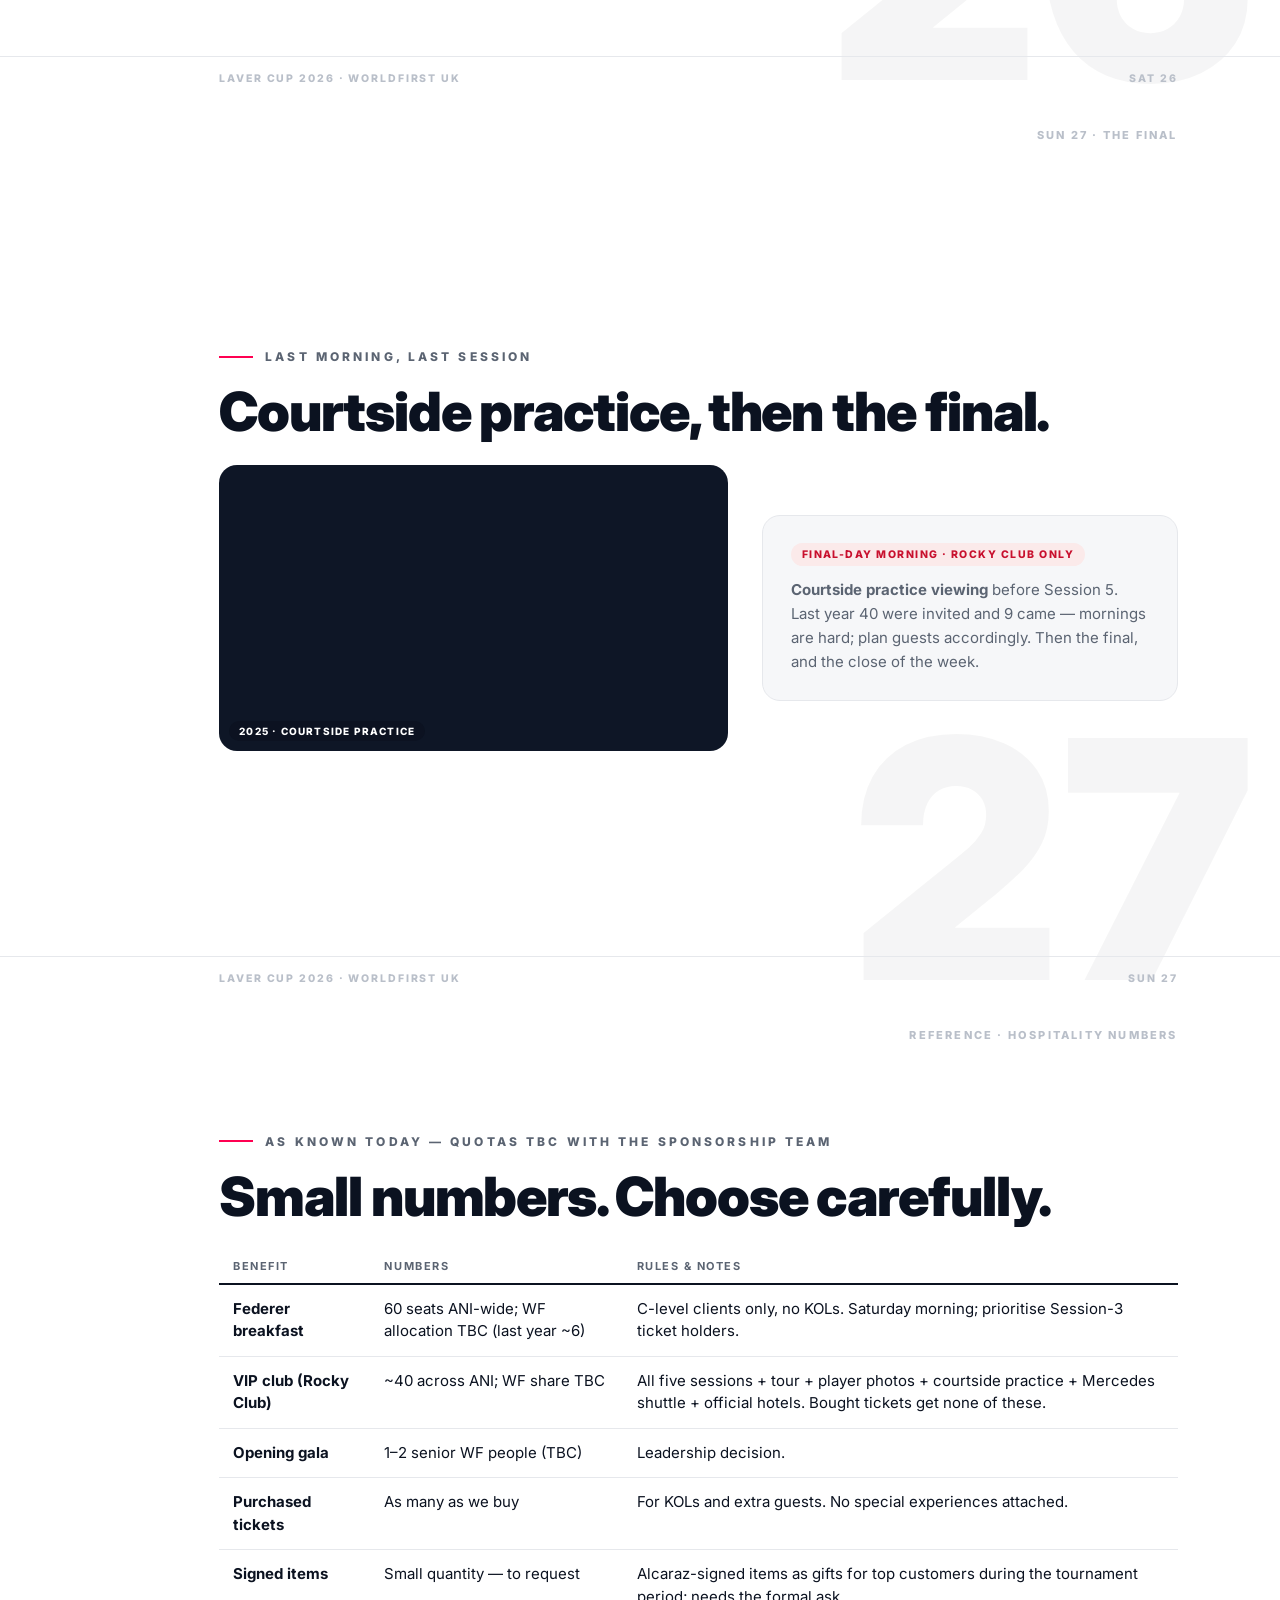
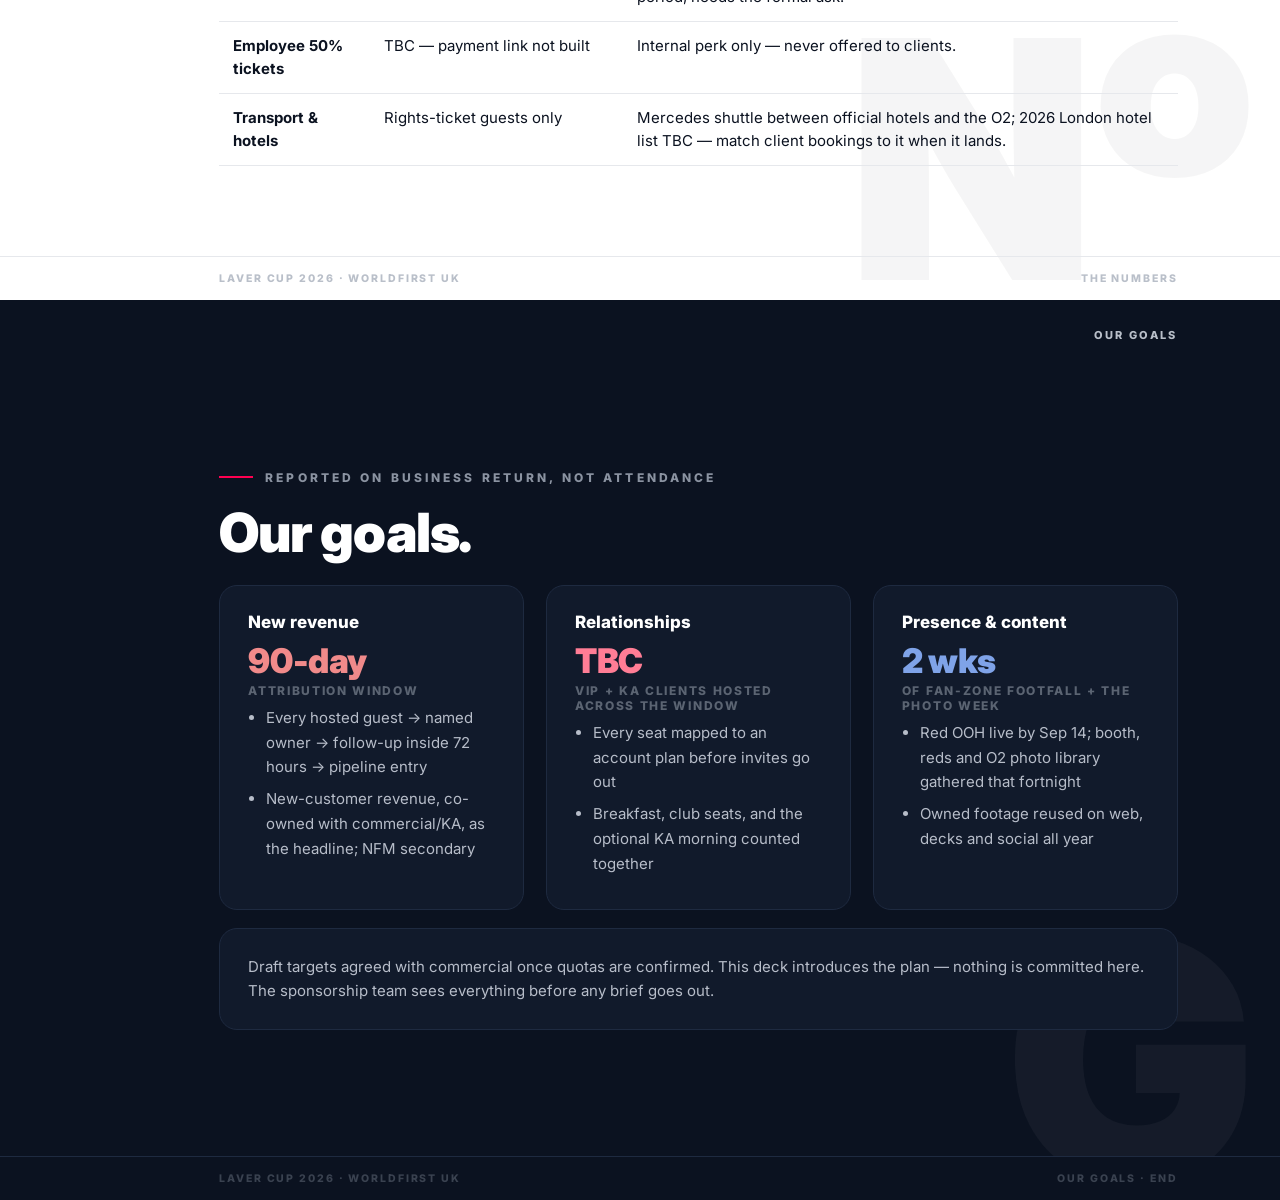
==== commit c8ba16f7: "v4 — one timeline, date nav rail, KA morning as optional entry, OOH deadline Sep 14 Co-Authored-By: " ====
--- a/part1.html
+++ b/part1.html
@@ -1,260 +1,5 @@
 <!DOCTYPE html>
-<html lang="en">
-<head>
-<meta charset="UTF-8">
-<meta name="viewport" content="width=device-width, initial-scale=1.0">
-<meta name="robots" content="noindex, nofollow">
-<title>The KA Morning · WorldFirst UK</title>
-<link rel="preconnect" href="https://fonts.googleapis.com">
-<link href="https://fonts.googleapis.com/css2?family=Inter:wght@400;500;600;800;900&display=swap" rel="stylesheet">
-<link rel="stylesheet" href="styles.css">
-</head>
-<body>
-<div class="bar" id="bar"></div>
-<nav class="dots" id="dots"></nav>
-<nav class="sitenav"><a href="index.html">⌂ Timeline</a><a href="part2.html">Tournament week →</a></nav>
-
-<!-- 01 COVER -->
-<section class="slide" id="s1">
-  <div class="num">WORLDFIRST UK · IDEA INTRODUCTION · DRAFT V3</div>
-  <div class="ghost">01</div>
-  <div class="wrap">
-    <div class="hero2">
-      <div>
-        <div class="kicker">The week before tournament week</div>
-        <h1>THE KA<br>MORNING<span style="color:var(--wf)">.</span></h1>
-        <p class="dateline red"><b>~16 September 2026.</b> One court, one morning, London.</p>
-        <p class="lead" style="margin-top:12px">A premium private event for around twenty of our top KA clients and partners: short, winnable tennis games against a retired British great, filmed so every guest leaves with their own clip.</p>
-        <p class="lead" style="margin-top:12px">The hire works for one objective — hosting the right people well. The content is the by-product, not the point.</p>
-      </div>
-      <figure class="pic r34"><img src="img/v01.jpg" alt="" loading="lazy"></figure>
-    </div>
-  </div>
-  <div class="strip"><span>The KA Morning · WorldFirst UK</span><span>01</span></div>
-</section>
-
-<!-- 02 THE SHAPE -->
-<section class="slide" id="s2">
-  <div class="num">02 · WHAT IT IS</div>
-  <div class="ghost">02</div>
-  <div class="wrap">
-    <div class="kicker">One court · one morning · private invitations</div>
-    <h2>Twenty of the right people.<br>One professional.</h2>
-    <div class="grid3">
-      <div class="card">
-        <h3>The guest list</h3>
-        <p><b>~20 KA clients &amp; partners</b>, invited personally by their account owners. A small number of KOL and ambassador seats if the UK team wants them. Private invitations only — inside the hospitality rules.</p>
-      </div>
-      <div class="card">
-        <h3>The morning</h3>
-        <p>The pro walks on, holds up a World Card: <i>"win a point, and I'll sign it."</i> Short games, plenty of coffee, everyone plays, nobody queues long. Done by lunch.</p>
-      </div>
-      <div class="card">
-        <h3>The take-home</h3>
-        <p>Every guest gets their own clip by QR within minutes, plus signed WorldFirst gifts. Their companies join the story when they reshare — which they do.</p>
-      </div>
-    </div>
-  </div>
-  <div class="strip"><span>The KA Morning · WorldFirst UK</span><span>02</span></div>
-</section>
-
-<!-- 03 THE GAMES -->
-<section class="slide" id="s3">
-  <div class="num">03 · THE GAMES</div>
-  <div class="ghost">03</div>
-  <div class="wrap">
-    <div class="kicker">Two formats do all the work</div>
-    <h2>One point to win.<br>One serve to survive.</h2>
-    <div class="hero2">
-      <div>
-        <div class="card" style="margin-bottom:16px">
-          <h3>One Point Slam — everyone plays</h3>
-          <p>You — or you and a teammate — against the pro. <b>One point.</b> That's the whole game. About 90 seconds per guest, winnable enough that everyone tries, and every point is a ready-made 20-second film with a beginning, a middle and a dignified end.</p>
-        </div>
-        <div class="card">
-          <h3>Return the Rocket — the spectacle</h3>
-          <p>With a big-serve legend: the pro serves at full speed, you stand there bravely. Touch it and the room roars. The most shareable fifteen seconds of the morning.</p>
-        </div>
-      </div>
-      <figure class="pic r169"><img src="img/v06.jpg" alt="One point against the pro" loading="lazy"></figure>
-    </div>
-  </div>
-  <div class="strip"><span>The KA Morning · WorldFirst UK</span><span>03</span></div>
-</section>
-
-<!-- 04 THE GUEST PRO -->
-<section class="slide" id="s4">
-  <div class="num">04 · THE GUEST PRO</div>
-  <div class="ghost">04</div>
-  <div class="wrap">
-    <div class="kicker">Fee estimates only — real numbers come from agency quotes</div>
-    <h2>Who hosts it with us.</h2>
-    <table class="tbl">
-      <tr><th>Option</th><th>Profile (examples of the tier)</th><th>Est. fee for one day*</th><th>Notes</th></tr>
-      <tr class="rec"><td>British legend ✦</td><td><div class="tcell"><img class="face" src="https://upload.wikimedia.org/wikipedia/commons/thumb/9/90/Tim_Henman_2006_Australian_Open.JPG/330px-Tim_Henman_2006_Australian_Open.JPG" alt="Tim Henman" onerror="this.style.display='none'"><span><b>Tim Henman</b> — retired, universally known in the UK, great with a crowd · <a class="wikilink" href="https://en.wikipedia.org/wiki/Tim_Henman" target="_blank" rel="noopener">WIKI ↗</a></span></div></td><td>£15–30k</td><td><b>Recommended.</b> Best recognition per pound. No schedule conflicts.</td></tr>
-      <tr class="rec"><td>Big-serve legend ✦</td><td><div class="tcell"><img class="face" src="https://upload.wikimedia.org/wikipedia/commons/thumb/6/60/Greg_Rusedski_2014.jpg/330px-Greg_Rusedski_2014.jpg" alt="Greg Rusedski" onerror="this.style.display='none'"><span><b>Greg Rusedski</b> — once the fastest serve in the world · <a class="wikilink" href="https://en.wikipedia.org/wiki/Greg_Rusedski" target="_blank" rel="noopener">WIKI ↗</a></span></div></td><td>£10–20k</td><td><b>Also recommended.</b> Makes Return the Rocket the headline.</td></tr>
-      <tr><td>Recent women's star</td><td><div class="tcell"><span class="faces"><img class="face" src="https://upload.wikimedia.org/wikipedia/commons/thumb/0/0a/Konta_RG19_%2829%29_%2848199186357%29.jpg/330px-Konta_RG19_%2829%29_%2848199186357%29.jpg" alt="Johanna Konta" onerror="this.style.display='none'"><img class="face" src="https://upload.wikimedia.org/wikipedia/commons/thumb/7/71/Robson_WM17_%285%29_%2835793473560%29.jpg/330px-Robson_WM17_%285%29_%2835793473560%29.jpg" alt="Laura Robson" onerror="this.style.display='none'"></span><span><b>Johanna Konta</b> <a class="wikilink" href="https://en.wikipedia.org/wiki/Johanna_Konta" target="_blank" rel="noopener">WIKI ↗</a> / <b>Laura Robson</b> <a class="wikilink" href="https://en.wikipedia.org/wiki/Laura_Robson" target="_blank" rel="noopener">WIKI ↗</a></span></div></td><td>£8–20k</td><td>Strong option; pair with a legend for a two-host morning.</td></tr>
-      <tr><td>The dream</td><td><div class="tcell"><img class="face" src="https://upload.wikimedia.org/wikipedia/commons/thumb/b/bf/2015_Australian_Open_-_Andy_Murray_12_%28cropped%29.jpg/330px-2015_Australian_Open_-_Andy_Murray_12_%28cropped%29.jpg" alt="Andy Murray" onerror="this.style.display='none'"><span><b>Andy Murray</b> · <a class="wikilink" href="https://en.wikipedia.org/wiki/Andy_Murray" target="_blank" rel="noopener">WIKI ↗</a></span></div></td><td>£100k+</td><td>National-news level. Only if leadership wants a flagship moment.</td></tr>
-    </table>
-    <p class="foot">*One appearance day + usage on our own social and web channels (UK); usage term per agency negotiation, target 12 months. Add 10–20% agency fee. Diligence before signing: no payments/banking sponsor conflict, clean profile, free on the date. Active-tour players are ruled out — they're training or playing that week. Named players are tier examples, not confirmed targets. Photos &amp; links: Wikipedia.</p>
-  </div>
-  <div class="strip"><span>The KA Morning · WorldFirst UK</span><span>04</span></div>
-</section>
-
-<!-- 05 THE CONTENT -->
-<section class="slide" id="s5">
-  <div class="num">05 · WHAT IT LEAVES BEHIND</div>
-  <div class="ghost">05</div>
-  <div class="wrap">
-    <div class="kicker">Shot in one morning, useful for a year</div>
-    <h2>Every guest leaves with something.<br>So do we.</h2>
-    <div class="grid3">
-      <div class="card">
-        <h3>For each guest</h3>
-        <ul>
-          <li>Their own clip, by QR, within minutes</li>
-          <li>Signed WorldFirst gifts — rackets, ball tubes, and one <b>signed giant World Card</b> for the best point of the day</li>
-        </ul>
-      </div>
-      <div class="card">
-        <h3>For the account owners</h3>
-        <ul>
-          <li>A warm, personal follow-up excuse inside 72 hours</li>
-          <li>Every seat mapped to an account plan before invites go out</li>
-        </ul>
-      </div>
-      <div class="card">
-        <h3>For our channels</h3>
-        <ul>
-          <li>One 60–90s film + 15s cuts</li>
-          <li>Cleared footage of a British tennis great with our product — reusable on web, decks and social for a year</li>
-        </ul>
-      </div>
-    </div>
-    <div class="grid3" style="margin-top:18px">
-      <figure class="pic r169"><img src="img/v08.jpg" alt="QR clip" loading="lazy"></figure>
-      <figure class="pic r169"><img src="img/v14.jpg" alt="Signed card" loading="lazy"></figure>
-      <figure class="pic r169"><img src="img/v09.jpg" alt="The court" loading="lazy"></figure>
-    </div>
-  </div>
-  <div class="strip"><span>The KA Morning · WorldFirst UK</span><span>05</span></div>
-</section>
-
-<!-- 06 COSTS -->
-<section class="slide" id="s6">
-  <div class="num">06 · COSTS</div>
-  <div class="ghost">06</div>
-  <div class="wrap">
-    <div class="kicker">All-in bands — quotes will sharpen them</div>
-    <h2>What it costs, all-in.</h2>
-    <table class="tbl">
-      <tr><th>Cost line</th><th>Lean</th><th>Standard ✦</th></tr>
-      <tr><td>The pro (day + 12-month organic use)</td><td>£10–20k</td><td>£15–30k</td></tr>
-      <tr><td>Court hire + light dressing</td><td>£2–4k</td><td>£3–6k</td></tr>
-      <tr><td>Production (one crew, edit, QR clips)</td><td>£6–10k</td><td>£10–16k</td></tr>
-      <tr><td>Gifts, signed</td><td>£2–3k</td><td>£3–5k</td></tr>
-      <tr><td>Hospitality (~20 guests)</td><td>£2–4k</td><td>£3–6k</td></tr>
-      <tr><td><b>Total</b></td><td><b>~£22–40k</b></td><td><b>~£35–60k</b></td></tr>
-    </table>
-    <p class="foot">For scale: two weeks on one mid-size London billboard costs more than the Lean version — and this hosts twenty top clients and produces footage we own for a year. Budget home: UK hospitality / field events.</p>
-  </div>
-  <div class="strip"><span>The KA Morning · WorldFirst UK</span><span>06</span></div>
-</section>
-
-<!-- 07 GOALS -->
-<section class="slide dark" id="s7">
-  <div class="num">07 · OUR GOALS</div>
-  <div class="ghost">07</div>
-  <div class="wrap">
-    <div class="kicker">Reported on business return, not attendance</div>
-    <h2 style="color:#fff">Our goals.</h2>
-    <div class="grid3">
-      <div class="card goal">
-        <h3>New revenue</h3>
-        <div class="big" style="color:#F08A8A">90-day</div>
-        <div class="unit">attribution window</div>
-        <ul>
-          <li>Every guest → named owner → follow-up → pipeline entry</li>
-          <li>New-customer revenue, co-owned with commercial/KA, as the headline; NFM secondary</li>
-        </ul>
-      </div>
-      <div class="card goal">
-        <h3>Relationships</h3>
-        <div class="big" style="color:#FF7D95">~20</div>
-        <div class="unit">KA clients &amp; partners hosted</div>
-        <ul>
-          <li>Every seat mapped to an account plan</li>
-          <li>Follow-up meeting inside 72 hours, every hosted client</li>
-        </ul>
-      </div>
-      <div class="card goal">
-        <h3>Content</h3>
-        <div class="big" style="color:#7FA3E8">1 yr</div>
-        <div class="unit">of owned footage from one hire</div>
-        <ul>
-          <li>Main film + clips on our channels</li>
-          <li>Guests resharing their own moments</li>
-        </ul>
-      </div>
-    </div>
-    <div class="card" style="margin-top:18px">
-      <p>Draft targets to be agreed with commercial before any invite goes out. This deck introduces the idea — nothing is committed here.</p>
-    </div>
-  </div>
-  <div class="strip"><span>The KA Morning · WorldFirst UK</span><span>07</span></div>
-</section>
-
-<!-- 08 IF WE LIKE IT -->
-<section class="slide" id="s8">
-  <div class="num">08 · IF WE LIKE IT</div>
-  <div class="ghost">08</div>
-  <div class="wrap">
-    <div class="kicker">The free next step</div>
-    <h2>Quotes cost nothing.<br>Legends book early.</h2>
-    <div class="grid2">
-      <div class="card">
-        <h3>What happens next — only if the idea lands</h3>
-        <ul>
-          <li>Sponsorship team sees the concept first</li>
-          <li>Agency brief goes out for quotes (free, no commitment) — options back by late July</li>
-          <li>UK team owns the guest list and the budget line</li>
-          <li>Real decision happens with real numbers on the table</li>
-        </ul>
-      </div>
-      <div class="card">
-        <h3>The agency brief — drafted</h3>
-        <p style="font-size:14.5px;line-height:1.7">"UK fintech seeks a well-known retired British tennis name for one London morning in mid-September: short one-point games with ~20 hosted guests, signing branded gifts, light filming, ~12 months' use on our own channels. No payments/banking sponsor conflicts. Budget £15–30k depending on profile. Options, fees and availability, please."</p>
-      </div>
-    </div>
-    <p class="foot">Tournament week, and everything we hold at The O2: <a href="part2.html" style="color:var(--wf);font-weight:800">the rights, in detail →</a></p>
-  </div>
-  <div class="strip"><span>The KA Morning · WorldFirst UK</span><span>08 · END</span></div>
-</section>
-
-<script>
-const slides=[...document.querySelectorAll('.slide')];
-const dots=document.getElementById('dots');
-slides.forEach((s,i)=>{const a=document.createElement('a');a.href='#'+s.id;dots.appendChild(a);});
-const das=[...dots.children];
-function sync(){
-  const y=window.scrollY+innerHeight/2;
-  let idx=0;
-  slides.forEach((s,i)=>{if(s.offsetTop<=y)idx=i;});
-  das.forEach((d,i)=>d.classList.toggle('on',i===idx));
-  const max=document.body.scrollHeight-innerHeight;
-  document.getElementById('bar').style.width=(max?window.scrollY/max*100:0)+'%';
-}
-addEventListener('scroll',sync,{passive:true});sync();
-addEventListener('keydown',e=>{
-  if(['ArrowDown','PageDown',' '].includes(e.key)){e.preventDefault();nav(1);}
-  if(['ArrowUp','PageUp'].includes(e.key)){e.preventDefault();nav(-1);}
-});
-function nav(dir){
-  const y=window.scrollY+innerHeight/2;
-  let idx=0;slides.forEach((s,i)=>{if(s.offsetTop<=y)idx=i;});
-  const t=slides[Math.min(slides.length-1,Math.max(0,idx+dir))];
-  t.scrollIntoView({behavior:'smooth'});
-}
-</script>
-</body>
-</html>
+<html lang="en"><head><meta charset="UTF-8"><meta name="robots" content="noindex, nofollow">
+<meta http-equiv="refresh" content="0;url=index.html#s-ka">
+<title>Laver Cup 2026 · WorldFirst UK</title></head>
+<body style="font-family:sans-serif;padding:40px">Moved to the timeline → <a href="index.html#s-ka">the KA morning</a></body></html>
